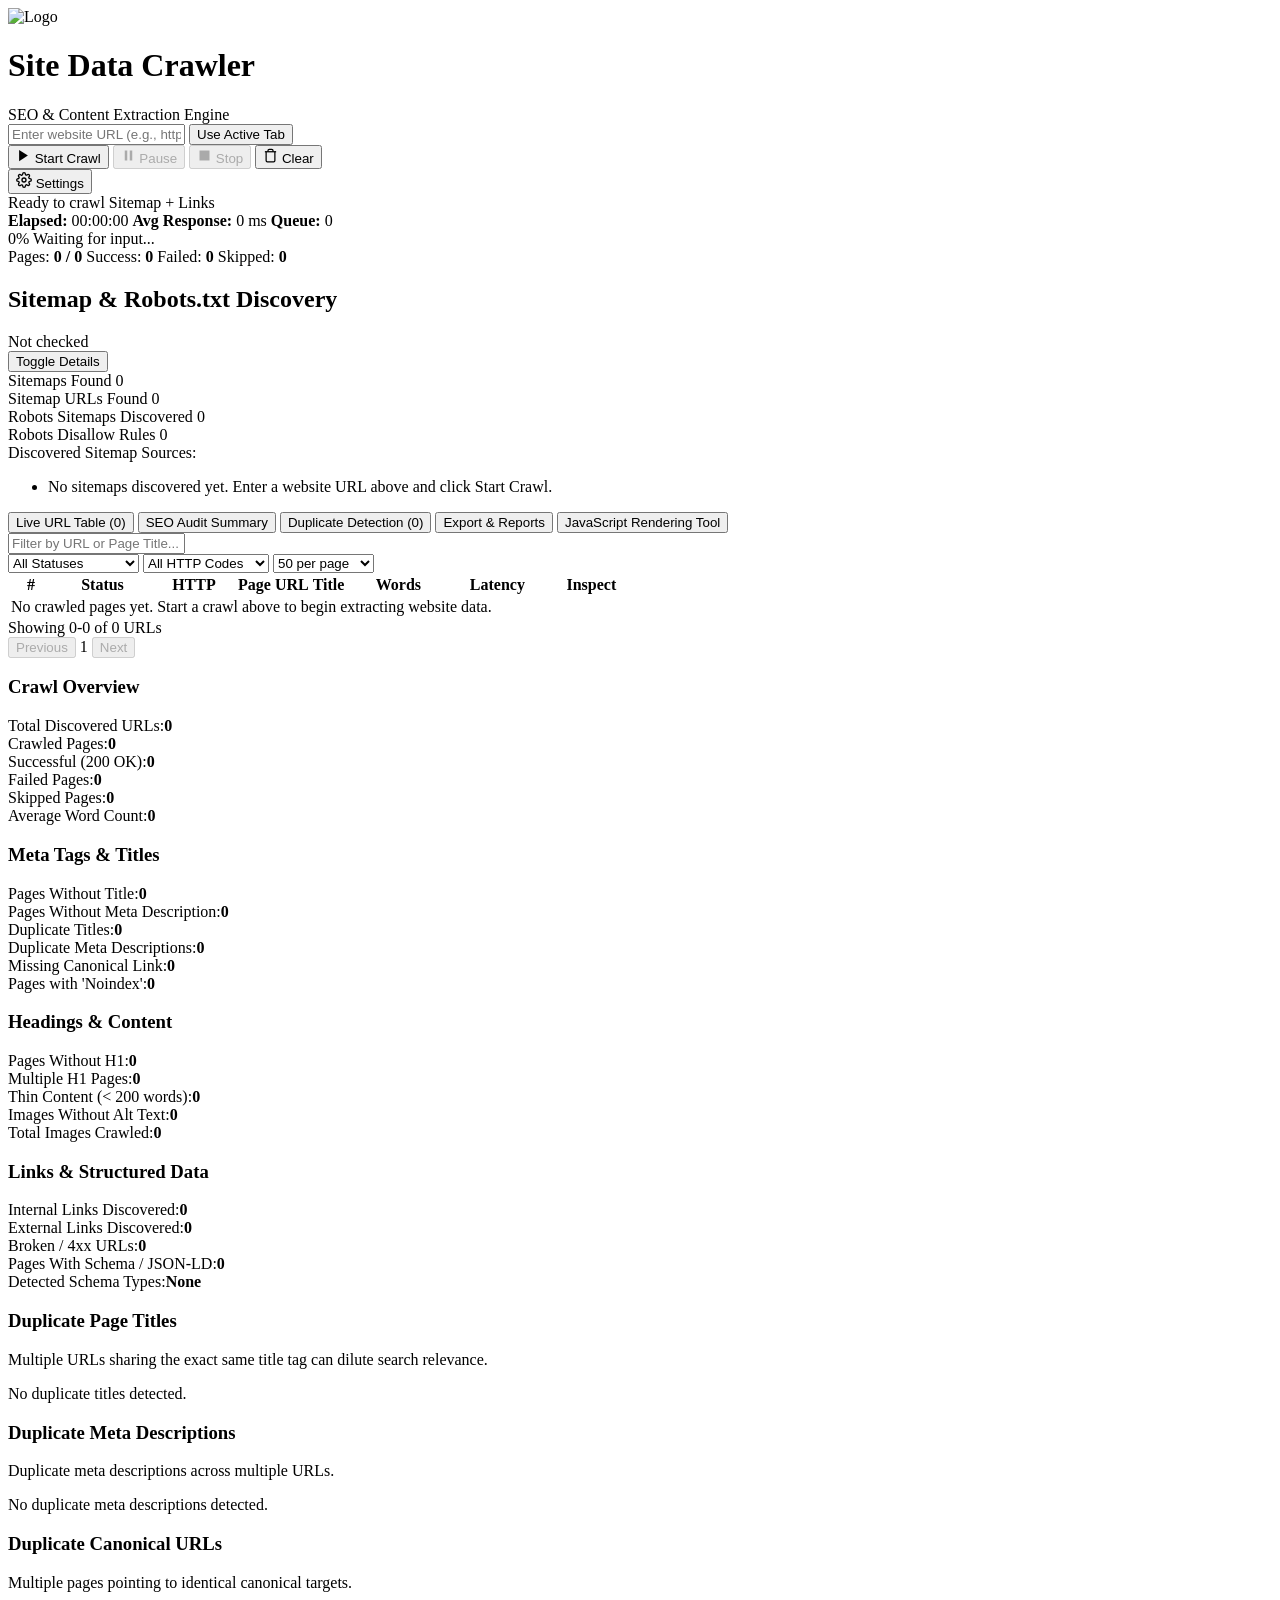
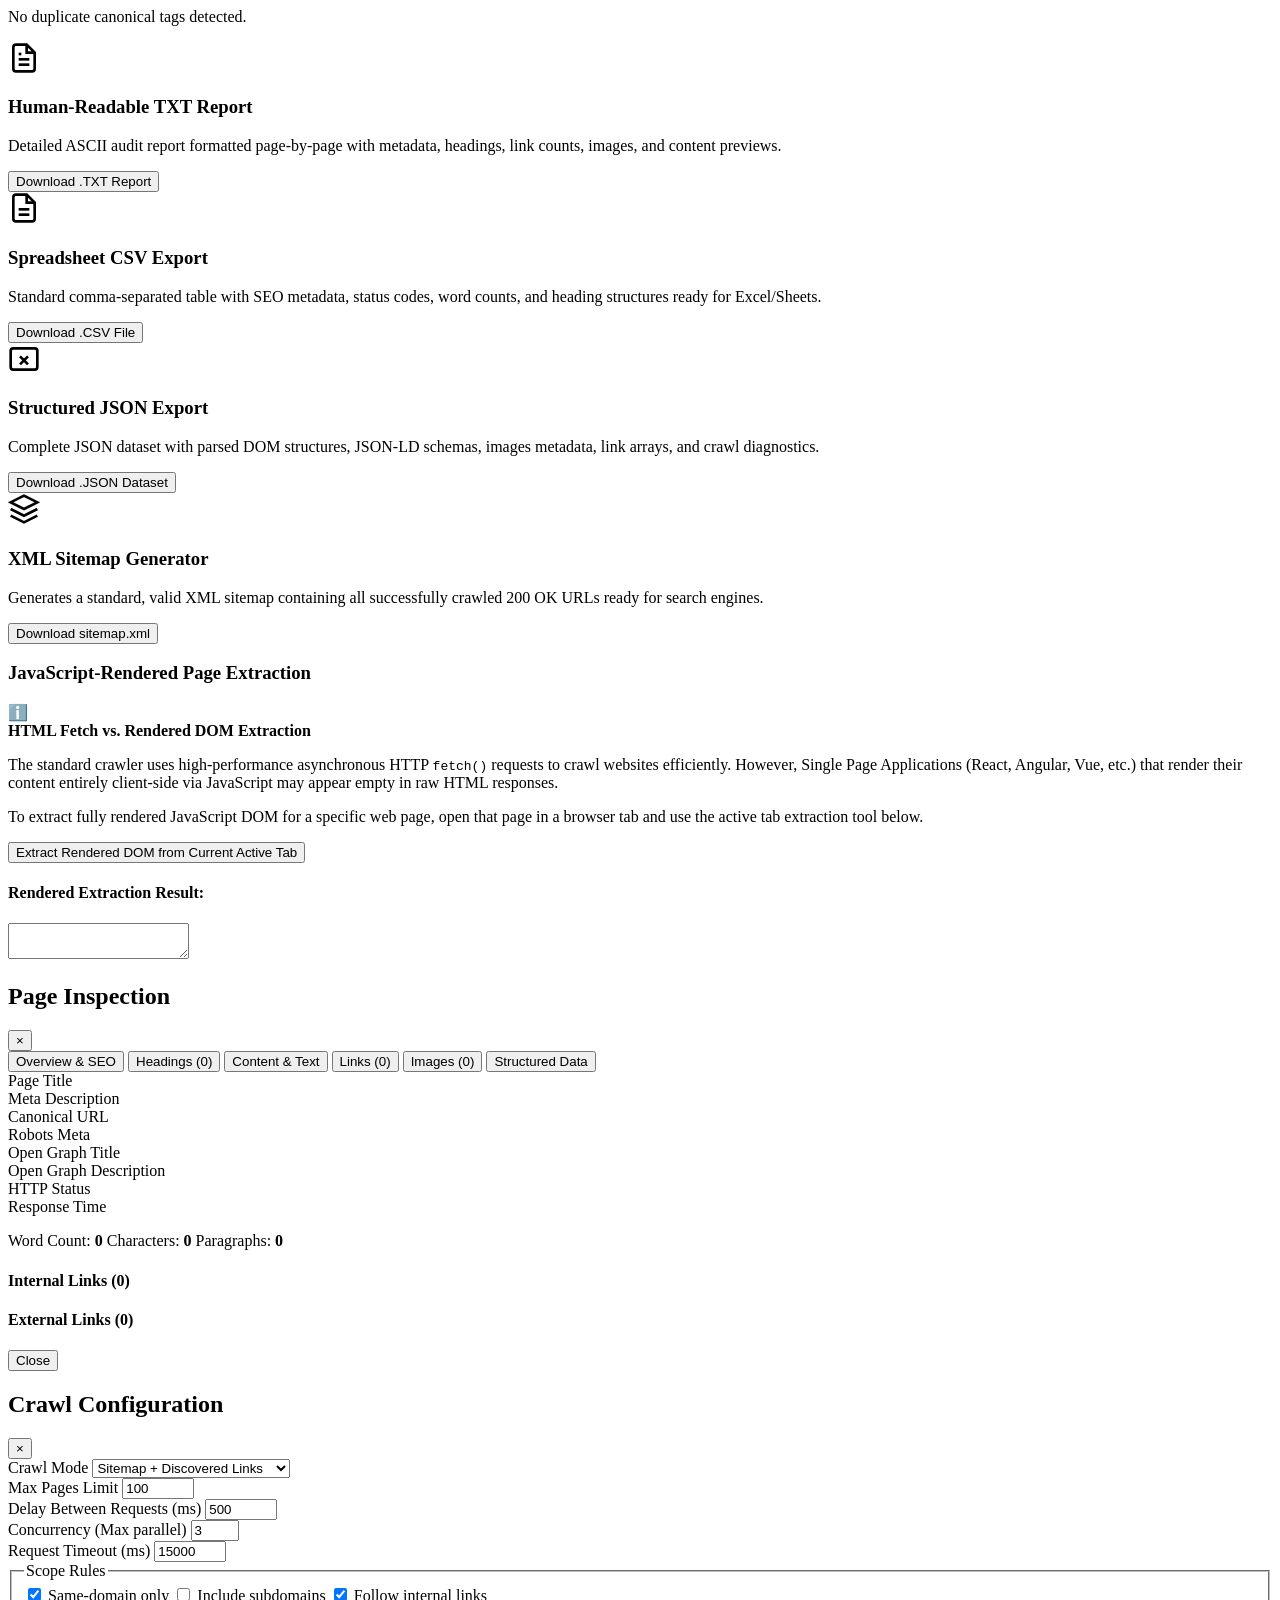
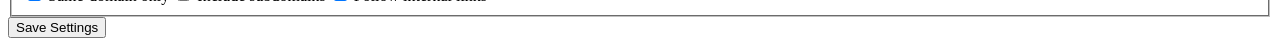
==== crawler.html @ 2911d8b9 "feat: add crawler dashboard UI for real-time URL monitoring and SEO auditing" ====
<!DOCTYPE html>
<html lang="en">
<head>
  <meta charset="UTF-8">
  <meta name="viewport" content="width=device-width, initial-scale=1.0">
  <title>Site Data Crawler - Live Dashboard & SEO Audit</title>
  <link rel="stylesheet" href="crawler.css">
</head>
<body>
  <!-- App Container -->
  <div class="dashboard-layout">
    <!-- Top Navigation Header -->
    <header class="top-nav">
      <div class="nav-brand">
        <img src="icons/icon32.png" alt="Logo" class="logo-img" width="28" height="28">
        <div>
          <h1 class="logo-title">Site Data Crawler</h1>
          <span class="logo-tag">SEO & Content Extraction Engine</span>
        </div>
      </div>

      <!-- Crawler Control Bar -->
      <div class="crawler-controls-bar">
        <div class="url-bar-group">
          <input 
            type="url" 
            id="targetUrlInput" 
            class="input-url-bar" 
            placeholder="Enter website URL (e.g., https://example.com)" 
            spellcheck="false"
            autocomplete="url"
          >
          <button id="btnFetchCurrentTab" class="btn-sm btn-subtle" title="Paste current active tab URL">Use Active Tab</button>
        </div>

        <div class="btn-group">
          <button id="btnStart" class="btn btn-primary">
            <svg width="15" height="15" viewBox="0 0 24 24" fill="currentColor">
              <polygon points="5 3 19 12 5 21 5 3"></polygon>
            </svg>
            <span id="btnStartText">Start Crawl</span>
          </button>

          <button id="btnPause" class="btn btn-secondary" disabled>
            <svg width="15" height="15" viewBox="0 0 24 24" fill="currentColor">
              <rect x="6" y="4" width="4" height="16"></rect>
              <rect x="14" y="4" width="4" height="16"></rect>
            </svg>
            <span id="btnPauseText">Pause</span>
          </button>

          <button id="btnStop" class="btn btn-danger" disabled>
            <svg width="15" height="15" viewBox="0 0 24 24" fill="currentColor">
              <rect x="4" y="4" width="16" height="16"></rect>
            </svg>
            Stop
          </button>

          <button id="btnClear" class="btn btn-outline">
            <svg width="15" height="15" viewBox="0 0 24 24" fill="none" stroke="currentColor" stroke-width="2">
              <path d="M3 6h18"></path>
              <path d="M19 6v14c0 1-1 2-2 2H7c-1 0-2-1-2-2V6"></path>
              <path d="M8 6V4c0-1 1-2 2-2h4c1 0 2 1 2 2v2"></path>
            </svg>
            Clear
          </button>
        </div>

        <!-- Right Quick Links -->
        <div class="nav-right-actions">
          <button id="btnSettingsModal" class="btn btn-ghost" title="Crawl Settings">
            <svg width="16" height="16" viewBox="0 0 24 24" fill="none" stroke="currentColor" stroke-width="2">
              <circle cx="12" cy="12" r="3"></circle>
              <path d="M19.4 15a1.65 1.65 0 0 0 .33 1.82l.06.06a2 2 0 0 1 0 2.83 2 2 0 0 1-2.83 0l-.06-.06a1.65 1.65 0 0 0-1.82-.33 1.65 1.65 0 0 0-1 1.51V21a2 2 0 0 1-2 2 2 2 0 0 1-2-2v-.09A1.65 1.65 0 0 0 9 19.4a1.65 1.65 0 0 0-1.82.33l-.06.06a2 2 0 0 1-2.83 0 2 2 0 0 1 0-2.83l.06-.06a1.65 1.65 0 0 0 .33-1.82 1.65 1.65 0 0 0-1.51-1H3a2 2 0 0 1-2-2 2 2 0 0 1 2-2h.09A1.65 1.65 0 0 0 4.6 9a1.65 1.65 0 0 0-.33-1.82l-.06-.06a2 2 0 0 1 0-2.83 2 2 0 0 1 2.83 0l.06.06a1.65 1.65 0 0 0 1.82.33H9a1.65 1.65 0 0 0 1-1.51V3a2 2 0 0 1 2-2 2 2 0 0 1 2 2v.09a1.65 1.65 0 0 0 1 1.51 1.65 1.65 0 0 0 1.82-.33l.06-.06a2 2 0 0 1 2.83 0 2 2 0 0 1 0 2.83l-.06.06a1.65 1.65 0 0 0-.33 1.82V9a1.65 1.65 0 0 0 1.51 1H21a2 2 0 0 1 2 2 2 2 0 0 1-2 2h-.09a1.65 1.65 0 0 0-1.51 1z"></path>
            </svg>
            Settings
          </button>
        </div>
      </div>
    </header>

    <!-- Main Workspace Content -->
    <main class="dashboard-main">
      <!-- Live Progress & Key Metrics Banner -->
      <section class="progress-section card">
        <div class="progress-header">
          <div class="progress-title-row">
            <span class="status-indicator-dot" id="liveStatusDot"></span>
            <span class="progress-status-text" id="liveStatusText">Ready to crawl</span>
            <span class="badge badge-neutral" id="crawlModeBadge">Sitemap + Links</span>
          </div>
          <div class="progress-stats-summary">
            <span class="stat-item"><strong>Elapsed:</strong> <span id="statElapsed">00:00:00</span></span>
            <span class="stat-item"><strong>Avg Response:</strong> <span id="statAvgResponse">0 ms</span></span>
            <span class="stat-item"><strong>Queue:</strong> <span id="statQueueCount">0</span></span>
          </div>
        </div>

        <!-- Realtime Progress Bar -->
        <div class="progress-bar-container">
          <div class="progress-bar-fill" id="progressBarFill" style="width: 0%;"></div>
        </div>

        <div class="progress-sub-info">
          <div class="progress-percent-label">
            <span id="progressPercentText">0%</span>
            <span class="current-url-display" id="currentUrlDisplay" title="Currently fetching URL">Waiting for input...</span>
          </div>
          <div class="progress-counters">
            <span class="counter-chip">Pages: <strong id="cntPages">0 / 0</strong></span>
            <span class="counter-chip success">Success: <strong id="cntSuccess">0</strong></span>
            <span class="counter-chip danger">Failed: <strong id="cntFailed">0</strong></span>
            <span class="counter-chip warning">Skipped: <strong id="cntSkipped">0</strong></span>
          </div>
        </div>
      </section>

      <!-- Grid: Sitemap & Robots Discovery Info -->
      <section class="discovery-section card">
        <div class="discovery-header">
          <div class="card-title-group">
            <h2 class="card-title">Sitemap & Robots.txt Discovery</h2>
            <span class="badge" id="sitemapStatusBadge">Not checked</span>
          </div>
          <button id="btnToggleSitemapDetails" class="btn-xs btn-outline">Toggle Details</button>
        </div>

        <div class="discovery-metrics-row">
          <div class="metric-card">
            <span class="metric-label">Sitemaps Found</span>
            <span class="metric-value" id="sitemapsFoundCount">0</span>
          </div>
          <div class="metric-card">
            <span class="metric-label">Sitemap URLs Found</span>
            <span class="metric-value" id="sitemapUrlsFoundCount">0</span>
          </div>
          <div class="metric-card">
            <span class="metric-label">Robots Sitemaps Discovered</span>
            <span class="metric-value" id="robotsSitemapsCount">0</span>
          </div>
          <div class="metric-card">
            <span class="metric-label">Robots Disallow Rules</span>
            <span class="metric-value" id="robotsDisallowCount">0</span>
          </div>
        </div>

        <!-- Sitemap URL list (collapsible) -->
        <div class="sitemap-list-wrapper" id="sitemapListWrapper">
          <div class="sitemap-list-header">Discovered Sitemap Sources:</div>
          <ul class="sitemap-list" id="sitemapList">
            <li class="sitemap-list-empty">No sitemaps discovered yet. Enter a website URL above and click Start Crawl.</li>
          </ul>
        </div>
      </section>

      <!-- Tabs for Data Views -->
      <section class="workspace-tabs-section">
        <div class="tabs-nav-bar">
          <button class="tab-btn active" data-tab="tab-urls">
            Live URL Table (<span id="tabCountUrls">0</span>)
          </button>
          <button class="tab-btn" data-tab="tab-seo">
            SEO Audit Summary
          </button>
          <button class="tab-btn" data-tab="tab-duplicates">
            Duplicate Detection (<span id="tabCountDuplicates">0</span>)
          </button>
          <button class="tab-btn" data-tab="tab-export">
            Export & Reports
          </button>
          <button class="tab-btn" data-tab="tab-rendered">
            JavaScript Rendering Tool
          </button>
        </div>

        <!-- TAB 1: Live URL Table -->
        <div class="tab-content active" id="tab-urls">
          <div class="table-toolbar">
            <!-- Search & Filters -->
            <div class="table-search-group">
              <input type="text" id="tableSearchInput" class="table-search-input" placeholder="Filter by URL or Page Title...">
            </div>

            <div class="table-filters-group">
              <select id="filterStatus" class="filter-select">
                <option value="all">All Statuses</option>
                <option value="success">Success (200 OK)</option>
                <option value="failed">Failed / Errors</option>
                <option value="skipped">Skipped</option>
                <option value="queued">Queued</option>
              </select>

              <select id="filterHttpCode" class="filter-select">
                <option value="all">All HTTP Codes</option>
                <option value="200">200 OK</option>
                <option value="3xx">3xx Redirects</option>
                <option value="404">404 Not Found</option>
                <option value="4xx">4xx Client Errors</option>
                <option value="5xx">5xx Server Errors</option>
              </select>

              <select id="pageSizeSelect" class="filter-select">
                <option value="25">25 per page</option>
                <option value="50" selected>50 per page</option>
                <option value="100">100 per page</option>
                <option value="500">500 per page</option>
              </select>
            </div>
          </div>

          <!-- Table Container -->
          <div class="table-wrapper">
            <table class="data-table" id="urlsTable">
              <thead>
                <tr>
                  <th style="width: 40px;">#</th>
                  <th class="sortable" data-sort="status" style="width: 95px;">Status</th>
                  <th class="sortable" data-sort="httpStatus" style="width: 80px;">HTTP</th>
                  <th class="sortable" data-sort="url">Page URL</th>
                  <th class="sortable" data-sort="title">Title</th>
                  <th class="sortable" data-sort="wordCount" style="width: 100px;">Words</th>
                  <th class="sortable" data-sort="responseTimeMs" style="width: 90px;">Latency</th>
                  <th style="width: 90px; text-align: center;">Inspect</th>
                </tr>
              </thead>
              <tbody id="urlsTableBody">
                <tr class="empty-table-row">
                  <td colspan="8">No crawled pages yet. Start a crawl above to begin extracting website data.</td>
                </tr>
              </tbody>
            </table>
          </div>

          <!-- Pagination Bar -->
          <div class="pagination-bar">
            <span class="pagination-info" id="paginationInfo">Showing 0-0 of 0 URLs</span>
            <div class="pagination-controls">
              <button id="btnPrevPage" class="btn-xs btn-outline" disabled>Previous</button>
              <span class="page-current" id="currentPageNum">1</span>
              <button id="btnNextPage" class="btn-xs btn-outline" disabled>Next</button>
            </div>
          </div>
        </div>

        <!-- TAB 2: SEO Audit Summary -->
        <div class="tab-content" id="tab-seo">
          <div class="seo-audit-grid">
            <!-- General Crawl Stats -->
            <div class="card seo-card">
              <h3 class="seo-card-title">Crawl Overview</h3>
              <div class="seo-metric-list">
                <div class="seo-metric-row"><span>Total Discovered URLs:</span><strong id="seoTotalDiscovered">0</strong></div>
                <div class="seo-metric-row"><span>Crawled Pages:</span><strong id="seoCrawledCount">0</strong></div>
                <div class="seo-metric-row"><span>Successful (200 OK):</span><strong id="seoSuccessCount" class="text-success">0</strong></div>
                <div class="seo-metric-row"><span>Failed Pages:</span><strong id="seoFailedCount" class="text-danger">0</strong></div>
                <div class="seo-metric-row"><span>Skipped Pages:</span><strong id="seoSkippedCount">0</strong></div>
                <div class="seo-metric-row"><span>Average Word Count:</span><strong id="seoAvgWords">0</strong></div>
              </div>
            </div>

            <!-- Page Title & Meta Audits -->
            <div class="card seo-card">
              <h3 class="seo-card-title">Meta Tags & Titles</h3>
              <div class="seo-metric-list">
                <div class="seo-metric-row"><span>Pages Without Title:</span><strong id="seoMissingTitle" class="badge-flag">0</strong></div>
                <div class="seo-metric-row"><span>Pages Without Meta Description:</span><strong id="seoMissingDesc" class="badge-flag">0</strong></div>
                <div class="seo-metric-row"><span>Duplicate Titles:</span><strong id="seoDupTitles" class="badge-flag">0</strong></div>
                <div class="seo-metric-row"><span>Duplicate Meta Descriptions:</span><strong id="seoDupDesc" class="badge-flag">0</strong></div>
                <div class="seo-metric-row"><span>Missing Canonical Link:</span><strong id="seoMissingCanonical" class="badge-flag">0</strong></div>
                <div class="seo-metric-row"><span>Pages with 'Noindex':</span><strong id="seoNoindexCount" class="badge-flag">0</strong></div>
              </div>
            </div>

            <!-- Heading Hierarchy & Content -->
            <div class="card seo-card">
              <h3 class="seo-card-title">Headings & Content</h3>
              <div class="seo-metric-list">
                <div class="seo-metric-row"><span>Pages Without H1:</span><strong id="seoMissingH1" class="badge-flag">0</strong></div>
                <div class="seo-metric-row"><span>Multiple H1 Pages:</span><strong id="seoMultipleH1" class="badge-flag">0</strong></div>
                <div class="seo-metric-row"><span>Thin Content (< 200 words):</span><strong id="seoThinContent" class="badge-flag">0</strong></div>
                <div class="seo-metric-row"><span>Images Without Alt Text:</span><strong id="seoMissingAlt" class="badge-flag">0</strong></div>
                <div class="seo-metric-row"><span>Total Images Crawled:</span><strong id="seoTotalImages">0</strong></div>
              </div>
            </div>

            <!-- Links & Structured Data -->
            <div class="card seo-card">
              <h3 class="seo-card-title">Links & Structured Data</h3>
              <div class="seo-metric-list">
                <div class="seo-metric-row"><span>Internal Links Discovered:</span><strong id="seoInternalLinks">0</strong></div>
                <div class="seo-metric-row"><span>External Links Discovered:</span><strong id="seoExternalLinks">0</strong></div>
                <div class="seo-metric-row"><span>Broken / 4xx URLs:</span><strong id="seoBrokenLinks" class="badge-flag">0</strong></div>
                <div class="seo-metric-row"><span>Pages With Schema / JSON-LD:</span><strong id="seoSchemaPages" class="text-success">0</strong></div>
                <div class="seo-metric-row"><span>Detected Schema Types:</span><strong id="seoSchemaTypesList">None</strong></div>
              </div>
            </div>
          </div>
        </div>

        <!-- TAB 3: Duplicate Detection -->
        <div class="tab-content" id="tab-duplicates">
          <div class="duplicate-sections">
            <div class="duplicate-card card">
              <h3 class="card-title">Duplicate Page Titles</h3>
              <p class="card-subtitle">Multiple URLs sharing the exact same title tag can dilute search relevance.</p>
              <div id="duplicateTitlesContainer" class="duplicate-groups-list">
                <p class="text-muted">No duplicate titles detected.</p>
              </div>
            </div>

            <div class="duplicate-card card">
              <h3 class="card-title">Duplicate Meta Descriptions</h3>
              <p class="card-subtitle">Duplicate meta descriptions across multiple URLs.</p>
              <div id="duplicateDescContainer" class="duplicate-groups-list">
                <p class="text-muted">No duplicate meta descriptions detected.</p>
              </div>
            </div>

            <div class="duplicate-card card">
              <h3 class="card-title">Duplicate Canonical URLs</h3>
              <p class="card-subtitle">Multiple pages pointing to identical canonical targets.</p>
              <div id="duplicateCanonicalContainer" class="duplicate-groups-list">
                <p class="text-muted">No duplicate canonical tags detected.</p>
              </div>
            </div>
          </div>
        </div>

        <!-- TAB 4: Export & Reports -->
        <div class="tab-content" id="tab-export">
          <div class="export-grid">
            <div class="card export-card">
              <div class="export-card-icon">
                <svg width="32" height="32" viewBox="0 0 24 24" fill="none" stroke="currentColor" stroke-width="2">
                  <path d="M14 2H6a2 2 0 0 0-2 2v16a2 2 0 0 0 2 2h12a2 2 0 0 0 2-2V8z"></path>
                  <polyline points="14 2 14 8 20 8"></polyline>
                  <line x1="16" y1="13" x2="8" y2="13"></line>
                  <line x1="16" y1="17" x2="8" y2="17"></line>
                  <polyline points="10 9 9 9 8 9"></polyline>
                </svg>
              </div>
              <h3 class="export-card-title">Human-Readable TXT Report</h3>
              <p class="export-card-desc">Detailed ASCII audit report formatted page-by-page with metadata, headings, link counts, images, and content previews.</p>
              <button id="btnExportTxt" class="btn btn-primary export-btn">
                Download .TXT Report
              </button>
            </div>

            <div class="card export-card">
              <div class="export-card-icon">
                <svg width="32" height="32" viewBox="0 0 24 24" fill="none" stroke="currentColor" stroke-width="2">
                  <path d="M14 2H6a2 2 0 0 0-2 2v16a2 2 0 0 0 2 2h12a2 2 0 0 0 2-2V8z"></path>
                  <polyline points="14 2 14 8 20 8"></polyline>
                  <line x1="8" y1="13" x2="16" y2="13"></line>
                  <line x1="8" y1="17" x2="16" y2="17"></line>
                </svg>
              </div>
              <h3 class="export-card-title">Spreadsheet CSV Export</h3>
              <p class="export-card-desc">Standard comma-separated table with SEO metadata, status codes, word counts, and heading structures ready for Excel/Sheets.</p>
              <button id="btnExportCsv" class="btn btn-primary export-btn">
                Download .CSV File
              </button>
            </div>

            <div class="card export-card">
              <div class="export-card-icon">
                <svg width="32" height="32" viewBox="0 0 24 24" fill="none" stroke="currentColor" stroke-width="2">
                  <path d="M4 4h16c1.1 0 2 .9 2 2v12c0 1.1-.9 2-2 2H4c-1.1 0-2-.9-2-2V6c0-1.1.9-2 2-2z"></path>
                  <polyline points="9 10 12 13 9 16"></polyline>
                  <polyline points="15 10 12 13 15 16"></polyline>
                </svg>
              </div>
              <h3 class="export-card-title">Structured JSON Export</h3>
              <p class="export-card-desc">Complete JSON dataset with parsed DOM structures, JSON-LD schemas, images metadata, link arrays, and crawl diagnostics.</p>
              <button id="btnExportJson" class="btn btn-primary export-btn">
                Download .JSON Dataset
              </button>
            </div>

            <div class="card export-card">
              <div class="export-card-icon">
                <svg width="32" height="32" viewBox="0 0 24 24" fill="none" stroke="currentColor" stroke-width="2">
                  <polygon points="12 2 2 7 12 12 22 7 12 2"></polygon>
                  <polyline points="2 17 12 22 22 17"></polyline>
                  <polyline points="2 12 12 17 22 12"></polyline>
                </svg>
              </div>
              <h3 class="export-card-title">XML Sitemap Generator</h3>
              <p class="export-card-desc">Generates a standard, valid XML sitemap containing all successfully crawled 200 OK URLs ready for search engines.</p>
              <button id="btnExportXml" class="btn btn-secondary export-btn">
                Download sitemap.xml
              </button>
            </div>
          </div>
        </div>

        <!-- TAB 5: Rendered Extraction Tool -->
        <div class="tab-content" id="tab-rendered">
          <div class="card rendered-card">
            <h3 class="card-title">JavaScript-Rendered Page Extraction</h3>
            <div class="rendered-notice-box">
              <div class="notice-icon">ℹ️</div>
              <div>
                <strong>HTML Fetch vs. Rendered DOM Extraction</strong>
                <p>The standard crawler uses high-performance asynchronous HTTP <code>fetch()</code> requests to crawl websites efficiently. However, Single Page Applications (React, Angular, Vue, etc.) that render their content entirely client-side via JavaScript may appear empty in raw HTML responses.</p>
                <p>To extract fully rendered JavaScript DOM for a specific web page, open that page in a browser tab and use the active tab extraction tool below.</p>
              </div>
            </div>

            <div class="rendered-tool-box">
              <button id="btnExtractActiveTabDom" class="btn btn-primary">
                Extract Rendered DOM from Current Active Tab
              </button>
              <span id="renderedExtractionStatus" class="text-muted" style="margin-left: 12px;"></span>
            </div>

            <div id="renderedResultContainer" class="rendered-result-container hidden">
              <h4 class="sub-title">Rendered Extraction Result:</h4>
              <div class="rendered-meta-summary" id="renderedMetaSummary"></div>
              <textarea id="renderedDomPreview" class="rendered-dom-textarea" readonly></textarea>
            </div>
          </div>
        </div>
      </section>
    </main>

    <!-- Inspection Modal / Detail Drawer -->
    <div id="inspectModal" class="modal-overlay hidden">
      <div class="modal-card">
        <div class="modal-header">
          <div>
            <h2 class="modal-title" id="modalUrlTitle">Page Inspection</h2>
            <a href="#" target="_blank" id="modalUrlLink" class="modal-url-subtitle"></a>
          </div>
          <button id="btnCloseModal" class="modal-close-btn">&times;</button>
        </div>

        <!-- Modal Tabs -->
        <div class="modal-tabs-nav">
          <button class="modal-tab-btn active" data-modaltab="modal-overview">Overview & SEO</button>
          <button class="modal-tab-btn" data-modaltab="modal-headings">Headings (<span id="modalHeadingsCount">0</span>)</button>
          <button class="modal-tab-btn" data-modaltab="modal-content">Content & Text</button>
          <button class="modal-tab-btn" data-modaltab="modal-links">Links (<span id="modalLinksCount">0</span>)</button>
          <button class="modal-tab-btn" data-modaltab="modal-images">Images (<span id="modalImagesCount">0</span>)</button>
          <button class="modal-tab-btn" data-modaltab="modal-schema">Structured Data</button>
        </div>

        <!-- Modal Tab 1: Overview & SEO -->
        <div class="modal-tab-content active" id="modal-overview">
          <div class="modal-meta-grid">
            <div class="modal-meta-item">
              <label>Page Title</label>
              <div id="modalMetaTitle" class="modal-val"></div>
            </div>
            <div class="modal-meta-item">
              <label>Meta Description</label>
              <div id="modalMetaDesc" class="modal-val"></div>
            </div>
            <div class="modal-meta-item">
              <label>Canonical URL</label>
              <div id="modalMetaCanonical" class="modal-val"></div>
            </div>
            <div class="modal-meta-item">
              <label>Robots Meta</label>
              <div id="modalMetaRobots" class="modal-val"></div>
            </div>
            <div class="modal-meta-item">
              <label>Open Graph Title</label>
              <div id="modalMetaOgTitle" class="modal-val"></div>
            </div>
            <div class="modal-meta-item">
              <label>Open Graph Description</label>
              <div id="modalMetaOgDesc" class="modal-val"></div>
            </div>
            <div class="modal-meta-item">
              <label>HTTP Status</label>
              <div id="modalMetaStatus" class="modal-val"></div>
            </div>
            <div class="modal-meta-item">
              <label>Response Time</label>
              <div id="modalMetaLatency" class="modal-val"></div>
            </div>
          </div>
        </div>

        <!-- Modal Tab 2: Headings -->
        <div class="modal-tab-content" id="modal-headings">
          <ul id="modalHeadingsList" class="modal-headings-tree"></ul>
        </div>

        <!-- Modal Tab 3: Content -->
        <div class="modal-tab-content" id="modal-content">
          <div class="modal-content-stats">
            <span>Word Count: <strong id="modalWordCount">0</strong></span>
            <span>Characters: <strong id="modalCharCount">0</strong></span>
            <span>Paragraphs: <strong id="modalParaCount">0</strong></span>
          </div>
          <div class="modal-text-preview" id="modalContentText"></div>
        </div>

        <!-- Modal Tab 4: Links -->
        <div class="modal-tab-content" id="modal-links">
          <div class="modal-links-split">
            <div class="modal-links-col">
              <h4>Internal Links (<span id="modalInternalLinksCount">0</span>)</h4>
              <ul id="modalInternalLinksList" class="modal-links-list"></ul>
            </div>
            <div class="modal-links-col">
              <h4>External Links (<span id="modalExternalLinksCount">0</span>)</h4>
              <ul id="modalExternalLinksList" class="modal-links-list"></ul>
            </div>
          </div>
        </div>

        <!-- Modal Tab 5: Images -->
        <div class="modal-tab-content" id="modal-images">
          <div id="modalImagesGrid" class="modal-images-grid"></div>
        </div>

        <!-- Modal Tab 6: Schema -->
        <div class="modal-tab-content" id="modal-schema">
          <div id="modalSchemaContainer">
            <pre class="code-block" id="modalJsonLdPre"></pre>
          </div>
        </div>

        <div class="modal-footer">
          <button id="btnCloseModalBottom" class="btn btn-secondary">Close</button>
        </div>
      </div>
    </div>

    <!-- Quick Settings Modal -->
    <div id="settingsModal" class="modal-overlay hidden">
      <div class="modal-card modal-sm">
        <div class="modal-header">
          <h2 class="modal-title">Crawl Configuration</h2>
          <button id="btnCloseSettingsModal" class="modal-close-btn">&times;</button>
        </div>
        <div class="modal-body-form">
          <div class="form-row">
            <label for="dlgCrawlMode">Crawl Mode</label>
            <select id="dlgCrawlMode" class="form-select">
              <option value="sitemap_and_links">Sitemap + Discovered Links</option>
              <option value="sitemap">Sitemap Only</option>
              <option value="links_only">Link Crawl Only (No Sitemap)</option>
            </select>
          </div>
          <div class="form-row">
            <label for="dlgMaxPages">Max Pages Limit</label>
            <input type="number" id="dlgMaxPages" class="form-input" min="1" max="10000" value="100">
          </div>
          <div class="form-row">
            <label for="dlgCrawlDelay">Delay Between Requests (ms)</label>
            <input type="number" id="dlgCrawlDelay" class="form-input" min="0" max="60000" step="50" value="500">
          </div>
          <div class="form-row">
            <label for="dlgConcurrency">Concurrency (Max parallel)</label>
            <input type="number" id="dlgConcurrency" class="form-input" min="1" max="10" value="3">
          </div>
          <div class="form-row">
            <label for="dlgTimeout">Request Timeout (ms)</label>
            <input type="number" id="dlgTimeout" class="form-input" min="1000" max="60000" step="1000" value="15000">
          </div>

          <fieldset class="options-fieldset">
            <legend class="options-legend">Scope Rules</legend>
            <div class="checkbox-grid">
              <label class="checkbox-label">
                <input type="checkbox" id="dlgSameDomain" checked>
                <span>Same-domain only</span>
              </label>
              <label class="checkbox-label">
                <input type="checkbox" id="dlgIncludeSubdomains">
                <span>Include subdomains</span>
              </label>
              <label class="checkbox-label">
                <input type="checkbox" id="dlgFollowLinks" checked>
                <span>Follow internal links</span>
              </label>
            </div>
          </fieldset>
        </div>
        <div class="modal-footer">
          <button id="btnSaveSettingsModal" class="btn btn-primary">Save Settings</button>
        </div>
      </div>
    </div>
  </div>

  <script type="module" src="crawler.js"></script>
</body>
</html>
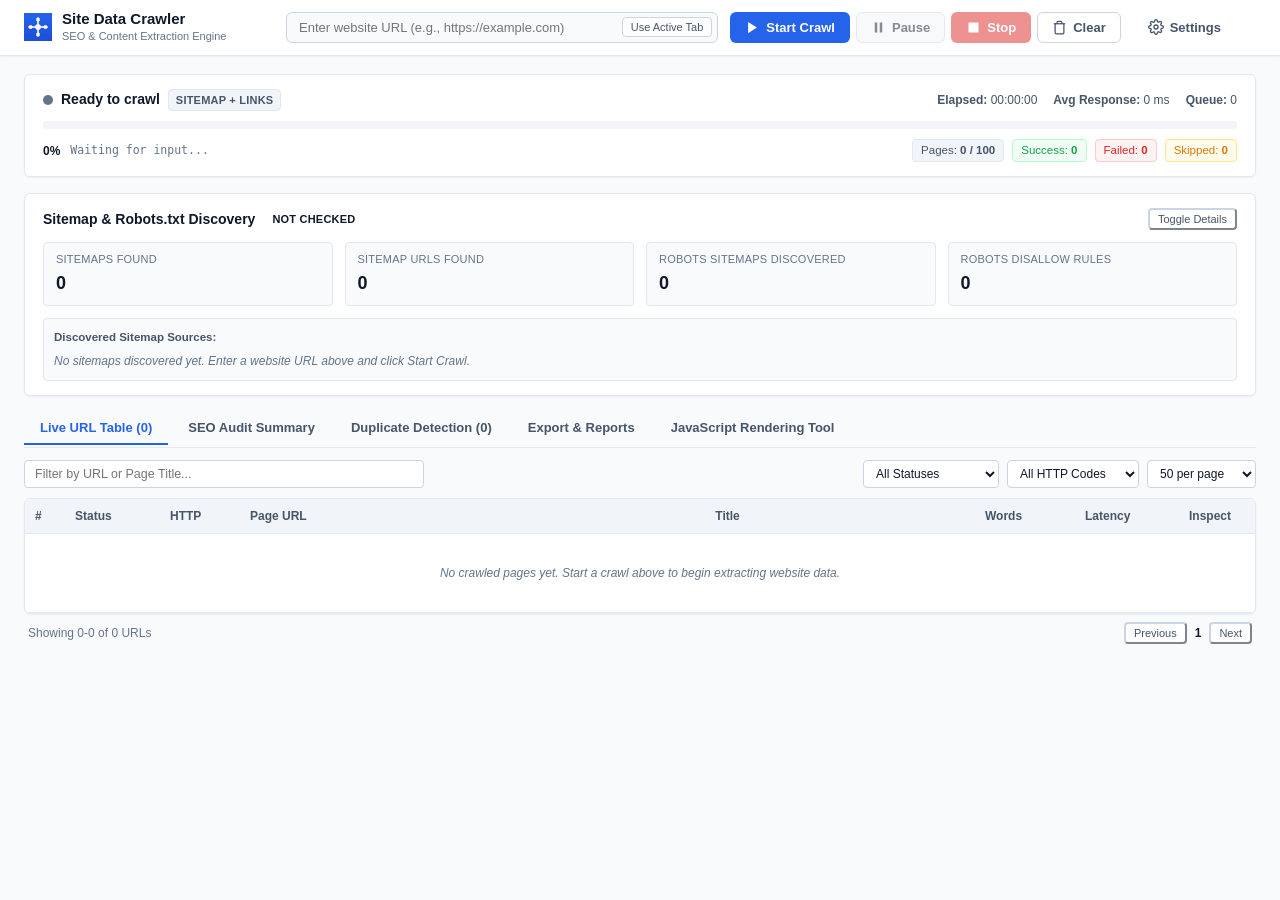
==== commit f20d583d: "feat: add support for exporting crawled content as heading-structured text and markdown reports" ====
--- a/crawler.html
+++ b/crawler.html
@@ -329,6 +329,27 @@
         <!-- TAB 4: Export & Reports -->
         <div class="tab-content" id="tab-export">
           <div class="export-grid">
+            <div class="card export-card" style="border-left: 4px solid var(--primary);">
+              <div class="export-card-icon">
+                <svg width="32" height="32" viewBox="0 0 24 24" fill="none" stroke="currentColor" stroke-width="2">
+                  <line x1="21" y1="10" x2="3" y2="10"></line>
+                  <line x1="21" y1="6" x2="3" y2="6"></line>
+                  <line x1="21" y1="14" x2="3" y2="14"></line>
+                  <line x1="21" y1="18" x2="3" y2="18"></line>
+                </svg>
+              </div>
+              <h3 class="export-card-title">Heading-Structured Text Content</h3>
+              <p class="export-card-desc">Exports all pages' readable text organized strictly by headings (H1–H6) in pure plain text. No images, no media clutter, only clean structured content.</p>
+              <div style="display: flex; flex-direction: column; gap: 6px; width: 100%; margin-top: 10px;">
+                <button id="btnExportHeadingTxt" class="btn btn-primary export-btn">
+                  Download Headings + Content (.TXT)
+                </button>
+                <button id="btnExportHeadingMd" class="btn btn-secondary export-btn">
+                  Download Markdown by Headings (.MD)
+                </button>
+              </div>
+            </div>
+
             <div class="card export-card">
               <div class="export-card-icon">
                 <svg width="32" height="32" viewBox="0 0 24 24" fill="none" stroke="currentColor" stroke-width="2">
@@ -339,10 +360,10 @@
                   <polyline points="10 9 9 9 8 9"></polyline>
                 </svg>
               </div>
-              <h3 class="export-card-title">Human-Readable TXT Report</h3>
-              <p class="export-card-desc">Detailed ASCII audit report formatted page-by-page with metadata, headings, link counts, images, and content previews.</p>
+              <h3 class="export-card-title">Comprehensive Audit Report (.TXT)</h3>
+              <p class="export-card-desc">Detailed ASCII audit report formatted page-by-page with SEO metadata, headings, link counts, images, and previews.</p>
               <button id="btnExportTxt" class="btn btn-primary export-btn">
-                Download .TXT Report
+                Download Full Audit .TXT
               </button>
             </div>
 
--- a/crawler.css
+++ b/crawler.css
@@ -0,0 +1,1140 @@
+/* Site Data Crawler - Dashboard Stylesheet (Professional Developer Tool) */
+
+:root {
+  --bg-app: #f8fafc;
+  --bg-card: #ffffff;
+  --bg-card-muted: #f1f5f9;
+  --bg-hover: #f8fafc;
+  --text-main: #0f172a;
+  --text-muted: #475569;
+  --text-subtle: #64748b;
+  --border: #e2e8f0;
+  --border-strong: #cbd5e1;
+  
+  --primary: #2563eb;
+  --primary-hover: #1d4ed8;
+  --primary-subtle: #eff6ff;
+  --primary-border: #bfdbfe;
+
+  --success: #16a34a;
+  --success-subtle: #f0fdf4;
+  --success-border: #bbf7d0;
+
+  --danger: #dc2626;
+  --danger-hover: #b91c1c;
+  --danger-subtle: #fef2f2;
+  --danger-border: #fecaca;
+
+  --warning: #d97706;
+  --warning-subtle: #fffbeb;
+  --warning-border: #fde68a;
+
+  --radius-sm: 4px;
+  --radius-md: 6px;
+  --radius-lg: 8px;
+  --shadow-sm: 0 1px 2px 0 rgba(0, 0, 0, 0.05);
+  --shadow-md: 0 4px 6px -1px rgba(0, 0, 0, 0.07), 0 2px 4px -2px rgba(0, 0, 0, 0.05);
+  --shadow-lg: 0 10px 15px -3px rgba(0, 0, 0, 0.08), 0 4px 6px -4px rgba(0, 0, 0, 0.04);
+  
+  --font: -apple-system, BlinkMacSystemFont, "Segoe UI", Roboto, Helvetica, Arial, sans-serif;
+  --font-mono: ui-monospace, SFMono-Regular, Menlo, Monaco, Consolas, monospace;
+}
+
+* {
+  box-sizing: border-box;
+  margin: 0;
+  padding: 0;
+}
+
+body {
+  background-color: var(--bg-app);
+  color: var(--text-main);
+  font-family: var(--font);
+  font-size: 13px;
+  line-height: 1.5;
+  -webkit-font-smoothing: antialiased;
+  min-height: 100vh;
+}
+
+.dashboard-layout {
+  display: flex;
+  flex-direction: column;
+  min-height: 100vh;
+}
+
+/* Top Navigation Bar */
+.top-nav {
+  display: flex;
+  align-items: center;
+  justify-content: space-between;
+  padding: 10px 24px;
+  background-color: var(--bg-card);
+  border-bottom: 1px solid var(--border);
+  position: sticky;
+  top: 0;
+  z-index: 50;
+  box-shadow: var(--shadow-sm);
+}
+
+.nav-brand {
+  display: flex;
+  align-items: center;
+  gap: 10px;
+  min-width: 220px;
+}
+
+.logo-img {
+  width: 28px;
+  height: 28px;
+}
+
+.logo-title {
+  font-size: 15px;
+  font-weight: 700;
+  color: var(--text-main);
+  line-height: 1.2;
+}
+
+.logo-tag {
+  font-size: 11px;
+  color: var(--text-subtle);
+  display: block;
+}
+
+/* Crawler Control Bar */
+.crawler-controls-bar {
+  display: flex;
+  align-items: center;
+  gap: 12px;
+  flex: 1;
+  max-width: 950px;
+  margin: 0 20px;
+}
+
+.url-bar-group {
+  position: relative;
+  flex: 1;
+  display: flex;
+  align-items: center;
+}
+
+.input-url-bar {
+  width: 100%;
+  padding: 7px 110px 7px 12px;
+  font-size: 13px;
+  border: 1px solid var(--border-strong);
+  border-radius: var(--radius-md);
+  outline: none;
+  background: var(--bg-app);
+  color: var(--text-main);
+  transition: all 0.15s ease;
+}
+
+.input-url-bar:focus {
+  border-color: var(--primary);
+  background: var(--bg-card);
+  box-shadow: 0 0 0 2px rgba(37, 99, 235, 0.15);
+}
+
+.url-bar-group .btn-subtle {
+  position: absolute;
+  right: 6px;
+  font-size: 11px;
+  padding: 3px 8px;
+}
+
+.btn-group {
+  display: flex;
+  align-items: center;
+  gap: 6px;
+}
+
+.nav-right-actions {
+  display: flex;
+  align-items: center;
+  gap: 8px;
+}
+
+/* Buttons */
+.btn {
+  display: inline-flex;
+  align-items: center;
+  justify-content: center;
+  gap: 6px;
+  padding: 7px 14px;
+  font-size: 13px;
+  font-weight: 600;
+  border-radius: var(--radius-md);
+  cursor: pointer;
+  border: 1px solid transparent;
+  transition: all 0.15s ease;
+  user-select: none;
+  white-space: nowrap;
+}
+
+.btn:disabled {
+  opacity: 0.5;
+  cursor: not-allowed;
+}
+
+.btn-primary {
+  background-color: var(--primary);
+  color: #ffffff;
+}
+
+.btn-primary:hover:not(:disabled) {
+  background-color: var(--primary-hover);
+}
+
+.btn-secondary {
+  background-color: var(--bg-card-muted);
+  color: var(--text-main);
+  border-color: var(--border-strong);
+}
+
+.btn-secondary:hover:not(:disabled) {
+  background-color: var(--border);
+}
+
+.btn-danger {
+  background-color: var(--danger);
+  color: #ffffff;
+}
+
+.btn-danger:hover:not(:disabled) {
+  background-color: var(--danger-hover);
+}
+
+.btn-outline {
+  background-color: var(--bg-card);
+  color: var(--text-muted);
+  border-color: var(--border-strong);
+}
+
+.btn-outline:hover:not(:disabled) {
+  background-color: var(--bg-card-muted);
+  color: var(--text-main);
+}
+
+.btn-ghost {
+  background: transparent;
+  color: var(--text-muted);
+}
+
+.btn-ghost:hover {
+  background-color: var(--bg-card-muted);
+  color: var(--text-main);
+}
+
+.btn-sm {
+  padding: 4px 8px;
+  font-size: 11.5px;
+  border-radius: var(--radius-sm);
+  background: var(--bg-card);
+  border: 1px solid var(--border-strong);
+  cursor: pointer;
+  color: var(--text-muted);
+}
+
+.btn-sm:hover {
+  color: var(--primary);
+  border-color: var(--primary);
+}
+
+.btn-xs {
+  padding: 3px 8px;
+  font-size: 11px;
+  border-radius: var(--radius-sm);
+  cursor: pointer;
+}
+
+/* Badges */
+.badge {
+  display: inline-flex;
+  align-items: center;
+  padding: 2px 7px;
+  border-radius: var(--radius-sm);
+  font-size: 11px;
+  font-weight: 600;
+  text-transform: uppercase;
+  letter-spacing: 0.02em;
+}
+
+.badge-neutral {
+  background-color: var(--bg-card-muted);
+  color: var(--text-muted);
+  border: 1px solid var(--border);
+}
+
+.badge-success {
+  background-color: var(--success-subtle);
+  color: var(--success);
+  border: 1px solid var(--success-border);
+}
+
+.badge-danger {
+  background-color: var(--danger-subtle);
+  color: var(--danger);
+  border: 1px solid var(--danger-border);
+}
+
+.badge-warning {
+  background-color: var(--warning-subtle);
+  color: var(--warning);
+  border: 1px solid var(--warning-border);
+}
+
+.badge-flag {
+  font-weight: 700;
+  color: var(--danger);
+}
+
+/* Dashboard Main */
+.dashboard-main {
+  flex: 1;
+  padding: 18px 24px;
+  display: flex;
+  flex-direction: column;
+  gap: 16px;
+  max-width: 1600px;
+  margin: 0 auto;
+  width: 100%;
+}
+
+.card {
+  background-color: var(--bg-card);
+  border: 1px solid var(--border);
+  border-radius: var(--radius-md);
+  box-shadow: var(--shadow-sm);
+  padding: 14px 18px;
+}
+
+/* Progress Section */
+.progress-section {
+  display: flex;
+  flex-direction: column;
+  gap: 10px;
+}
+
+.progress-header {
+  display: flex;
+  align-items: center;
+  justify-content: space-between;
+}
+
+.progress-title-row {
+  display: flex;
+  align-items: center;
+  gap: 8px;
+}
+
+.status-indicator-dot {
+  width: 10px;
+  height: 10px;
+  border-radius: 50%;
+  background-color: var(--text-subtle);
+  display: inline-block;
+}
+
+.status-indicator-dot.active {
+  background-color: var(--success);
+  box-shadow: 0 0 0 3px rgba(22, 163, 74, 0.2);
+  animation: pulse 1.5s infinite;
+}
+
+.status-indicator-dot.paused {
+  background-color: var(--warning);
+}
+
+.status-indicator-dot.stopped {
+  background-color: var(--danger);
+}
+
+@keyframes pulse {
+  0% { transform: scale(0.95); box-shadow: 0 0 0 0 rgba(22, 163, 74, 0.4); }
+  70% { transform: scale(1); box-shadow: 0 0 0 6px rgba(22, 163, 74, 0); }
+  100% { transform: scale(0.95); box-shadow: 0 0 0 0 rgba(22, 163, 74, 0); }
+}
+
+.progress-status-text {
+  font-weight: 600;
+  font-size: 14px;
+}
+
+.progress-stats-summary {
+  display: flex;
+  align-items: center;
+  gap: 16px;
+  font-size: 12px;
+  color: var(--text-muted);
+}
+
+.progress-bar-container {
+  width: 100%;
+  height: 8px;
+  background-color: var(--bg-card-muted);
+  border-radius: var(--radius-sm);
+  overflow: hidden;
+}
+
+.progress-bar-fill {
+  height: 100%;
+  background-color: var(--primary);
+  transition: width 0.25s ease-out;
+}
+
+.progress-sub-info {
+  display: flex;
+  align-items: center;
+  justify-content: space-between;
+  font-size: 12px;
+}
+
+.progress-percent-label {
+  display: flex;
+  align-items: center;
+  gap: 10px;
+  font-weight: 600;
+}
+
+.current-url-display {
+  font-weight: 400;
+  color: var(--text-subtle);
+  font-family: var(--font-mono);
+  font-size: 11.5px;
+  max-width: 600px;
+  overflow: hidden;
+  text-overflow: ellipsis;
+  white-space: nowrap;
+}
+
+.progress-counters {
+  display: flex;
+  align-items: center;
+  gap: 8px;
+}
+
+.counter-chip {
+  padding: 2px 8px;
+  background-color: var(--bg-card-muted);
+  border: 1px solid var(--border);
+  border-radius: var(--radius-sm);
+  font-size: 11.5px;
+  color: var(--text-muted);
+}
+
+.counter-chip.success {
+  background-color: var(--success-subtle);
+  border-color: var(--success-border);
+  color: var(--success);
+}
+
+.counter-chip.danger {
+  background-color: var(--danger-subtle);
+  border-color: var(--danger-border);
+  color: var(--danger);
+}
+
+.counter-chip.warning {
+  background-color: var(--warning-subtle);
+  border-color: var(--warning-border);
+  color: var(--warning);
+}
+
+/* Discovery Section */
+.discovery-section {
+  display: flex;
+  flex-direction: column;
+  gap: 12px;
+}
+
+.discovery-header {
+  display: flex;
+  align-items: center;
+  justify-content: space-between;
+}
+
+.card-title-group {
+  display: flex;
+  align-items: center;
+  gap: 10px;
+}
+
+.card-title {
+  font-size: 14px;
+  font-weight: 600;
+  color: var(--text-main);
+}
+
+.card-subtitle {
+  font-size: 12px;
+  color: var(--text-subtle);
+  margin-top: 2px;
+}
+
+.discovery-metrics-row {
+  display: grid;
+  grid-template-columns: repeat(4, 1fr);
+  gap: 12px;
+}
+
+.metric-card {
+  background-color: var(--bg-app);
+  border: 1px solid var(--border);
+  border-radius: var(--radius-sm);
+  padding: 8px 12px;
+  display: flex;
+  flex-direction: column;
+  gap: 2px;
+}
+
+.metric-label {
+  font-size: 11px;
+  font-weight: 500;
+  color: var(--text-subtle);
+  text-transform: uppercase;
+  letter-spacing: 0.02em;
+}
+
+.metric-value {
+  font-size: 18px;
+  font-weight: 700;
+  color: var(--text-main);
+}
+
+.sitemap-list-wrapper {
+  background-color: var(--bg-app);
+  border: 1px solid var(--border);
+  border-radius: var(--radius-sm);
+  padding: 10px;
+  max-height: 180px;
+  overflow-y: auto;
+}
+
+.sitemap-list-header {
+  font-size: 11.5px;
+  font-weight: 600;
+  color: var(--text-muted);
+  margin-bottom: 6px;
+}
+
+.sitemap-list {
+  list-style: none;
+  display: flex;
+  flex-direction: column;
+  gap: 4px;
+}
+
+.sitemap-list-item {
+  display: flex;
+  align-items: center;
+  justify-content: space-between;
+  padding: 4px 8px;
+  background-color: var(--bg-card);
+  border: 1px solid var(--border);
+  border-radius: var(--radius-sm);
+  font-size: 12px;
+  font-family: var(--font-mono);
+}
+
+.sitemap-list-empty {
+  color: var(--text-subtle);
+  font-size: 12px;
+  font-style: italic;
+}
+
+/* Tabs */
+.workspace-tabs-section {
+  display: flex;
+  flex-direction: column;
+  gap: 12px;
+}
+
+.tabs-nav-bar {
+  display: flex;
+  align-items: center;
+  gap: 4px;
+  border-bottom: 1px solid var(--border);
+  padding-bottom: 2px;
+}
+
+.tab-btn {
+  padding: 8px 16px;
+  background: transparent;
+  border: none;
+  border-bottom: 2px solid transparent;
+  font-size: 13px;
+  font-weight: 600;
+  color: var(--text-muted);
+  cursor: pointer;
+  transition: all 0.15s ease;
+}
+
+.tab-btn:hover {
+  color: var(--text-main);
+}
+
+.tab-btn.active {
+  color: var(--primary);
+  border-bottom-color: var(--primary);
+}
+
+.tab-content {
+  display: none;
+}
+
+.tab-content.active {
+  display: block;
+}
+
+/* Table Toolbar */
+.table-toolbar {
+  display: flex;
+  align-items: center;
+  justify-content: space-between;
+  gap: 12px;
+  margin-bottom: 10px;
+}
+
+.table-search-group {
+  flex: 1;
+  max-width: 400px;
+}
+
+.table-search-input {
+  width: 100%;
+  padding: 6px 10px;
+  font-size: 12.5px;
+  border: 1px solid var(--border-strong);
+  border-radius: var(--radius-sm);
+  outline: none;
+  background-color: var(--bg-card);
+}
+
+.table-search-input:focus {
+  border-color: var(--primary);
+}
+
+.table-filters-group {
+  display: flex;
+  align-items: center;
+  gap: 8px;
+}
+
+.filter-select {
+  padding: 5px 8px;
+  font-size: 12px;
+  border: 1px solid var(--border-strong);
+  border-radius: var(--radius-sm);
+  background-color: var(--bg-card);
+  color: var(--text-main);
+  outline: none;
+}
+
+/* Data Table */
+.table-wrapper {
+  background-color: var(--bg-card);
+  border: 1px solid var(--border);
+  border-radius: var(--radius-md);
+  overflow-x: auto;
+  box-shadow: var(--shadow-sm);
+}
+
+.data-table {
+  width: 100%;
+  border-collapse: collapse;
+  font-size: 12px;
+  text-align: left;
+}
+
+.data-table th {
+  background-color: var(--bg-card-muted);
+  color: var(--text-muted);
+  font-weight: 600;
+  padding: 8px 10px;
+  border-bottom: 1px solid var(--border);
+  user-select: none;
+}
+
+.data-table th.sortable {
+  cursor: pointer;
+}
+
+.data-table th.sortable:hover {
+  color: var(--text-main);
+  background-color: var(--border);
+}
+
+.data-table td {
+  padding: 8px 10px;
+  border-bottom: 1px solid var(--border);
+  vertical-align: middle;
+}
+
+.data-table tbody tr:hover {
+  background-color: var(--bg-hover);
+}
+
+.table-url-cell {
+  font-family: var(--font-mono);
+  font-size: 11.5px;
+  max-width: 380px;
+  overflow: hidden;
+  text-overflow: ellipsis;
+  white-space: nowrap;
+}
+
+.table-title-cell {
+  max-width: 250px;
+  overflow: hidden;
+  text-overflow: ellipsis;
+  white-space: nowrap;
+}
+
+.empty-table-row td {
+  text-align: center;
+  padding: 30px;
+  color: var(--text-subtle);
+  font-style: italic;
+}
+
+/* Pagination Bar */
+.pagination-bar {
+  display: flex;
+  align-items: center;
+  justify-content: space-between;
+  padding: 8px 4px;
+  font-size: 12px;
+  color: var(--text-subtle);
+}
+
+.pagination-controls {
+  display: flex;
+  align-items: center;
+  gap: 8px;
+}
+
+.page-current {
+  font-weight: 600;
+  color: var(--text-main);
+}
+
+/* SEO Audit Grid */
+.seo-audit-grid {
+  display: grid;
+  grid-template-columns: repeat(2, 1fr);
+  gap: 16px;
+}
+
+.seo-card {
+  display: flex;
+  flex-direction: column;
+  gap: 10px;
+}
+
+.seo-card-title {
+  font-size: 13px;
+  font-weight: 700;
+  color: var(--text-main);
+  border-bottom: 1px solid var(--border);
+  padding-bottom: 6px;
+}
+
+.seo-metric-list {
+  display: flex;
+  flex-direction: column;
+  gap: 8px;
+}
+
+.seo-metric-row {
+  display: flex;
+  align-items: center;
+  justify-content: space-between;
+  font-size: 12.5px;
+  color: var(--text-muted);
+}
+
+.seo-metric-row strong {
+  color: var(--text-main);
+}
+
+.text-success { color: var(--success) !important; }
+.text-danger { color: var(--danger) !important; }
+.text-warning { color: var(--warning) !important; }
+
+/* Duplicates */
+.duplicate-sections {
+  display: flex;
+  flex-direction: column;
+  gap: 16px;
+}
+
+.duplicate-groups-list {
+  display: flex;
+  flex-direction: column;
+  gap: 10px;
+  margin-top: 10px;
+}
+
+.dup-group-box {
+  background-color: var(--bg-app);
+  border: 1px solid var(--border);
+  border-radius: var(--radius-sm);
+  padding: 10px;
+}
+
+.dup-group-title {
+  font-weight: 600;
+  font-size: 12.5px;
+  margin-bottom: 6px;
+  color: var(--primary-hover);
+}
+
+.dup-url-list {
+  list-style: disc inside;
+  font-family: var(--font-mono);
+  font-size: 11.5px;
+  color: var(--text-muted);
+}
+
+/* Export Cards */
+.export-grid {
+  display: grid;
+  grid-template-columns: repeat(2, 1fr);
+  gap: 16px;
+}
+
+.export-card {
+  display: flex;
+  flex-direction: column;
+  align-items: flex-start;
+  gap: 8px;
+  padding: 20px;
+}
+
+.export-card-icon {
+  color: var(--primary);
+  margin-bottom: 4px;
+}
+
+.export-card-title {
+  font-size: 14px;
+  font-weight: 700;
+}
+
+.export-card-desc {
+  font-size: 12px;
+  color: var(--text-muted);
+  flex: 1;
+}
+
+.export-btn {
+  margin-top: 10px;
+  width: 100%;
+}
+
+/* Rendered Tab */
+.rendered-notice-box {
+  display: flex;
+  gap: 12px;
+  padding: 12px;
+  background-color: var(--primary-subtle);
+  border: 1px solid var(--primary-border);
+  border-radius: var(--radius-sm);
+  margin-top: 10px;
+  font-size: 12.5px;
+  color: var(--text-main);
+}
+
+.rendered-tool-box {
+  margin-top: 16px;
+  display: flex;
+  align-items: center;
+}
+
+.rendered-result-container {
+  margin-top: 16px;
+  display: flex;
+  flex-direction: column;
+  gap: 8px;
+}
+
+.rendered-dom-textarea {
+  width: 100%;
+  height: 250px;
+  font-family: var(--font-mono);
+  font-size: 11px;
+  padding: 10px;
+  background-color: var(--bg-app);
+  border: 1px solid var(--border-strong);
+  border-radius: var(--radius-sm);
+  outline: none;
+  resize: vertical;
+}
+
+/* Modals */
+.modal-overlay {
+  position: fixed;
+  top: 0;
+  left: 0;
+  right: 0;
+  bottom: 0;
+  background-color: rgba(15, 23, 42, 0.4);
+  backdrop-filter: blur(2px);
+  display: flex;
+  align-items: center;
+  justify-content: center;
+  z-index: 100;
+  padding: 20px;
+}
+
+.modal-card {
+  background-color: var(--bg-card);
+  border-radius: var(--radius-lg);
+  box-shadow: var(--shadow-lg);
+  width: 100%;
+  max-width: 900px;
+  max-height: 85vh;
+  display: flex;
+  flex-direction: column;
+  border: 1px solid var(--border);
+  overflow: hidden;
+}
+
+.modal-card.modal-sm {
+  max-width: 500px;
+}
+
+.modal-header {
+  display: flex;
+  align-items: flex-start;
+  justify-content: space-between;
+  padding: 14px 18px;
+  border-bottom: 1px solid var(--border);
+  background-color: var(--bg-app);
+}
+
+.modal-title {
+  font-size: 15px;
+  font-weight: 700;
+}
+
+.modal-url-subtitle {
+  font-size: 11.5px;
+  color: var(--primary);
+  font-family: var(--font-mono);
+  text-decoration: none;
+}
+
+.modal-url-subtitle:hover {
+  text-decoration: underline;
+}
+
+.modal-close-btn {
+  background: transparent;
+  border: none;
+  font-size: 22px;
+  line-height: 1;
+  color: var(--text-subtle);
+  cursor: pointer;
+  padding: 0 4px;
+}
+
+.modal-close-btn:hover {
+  color: var(--text-main);
+}
+
+.modal-tabs-nav {
+  display: flex;
+  border-bottom: 1px solid var(--border);
+  padding: 0 14px;
+  background-color: var(--bg-card);
+}
+
+.modal-tab-btn {
+  padding: 10px 14px;
+  background: transparent;
+  border: none;
+  border-bottom: 2px solid transparent;
+  font-size: 12.5px;
+  font-weight: 600;
+  color: var(--text-muted);
+  cursor: pointer;
+}
+
+.modal-tab-btn.active {
+  color: var(--primary);
+  border-bottom-color: var(--primary);
+}
+
+.modal-tab-content {
+  display: none;
+  padding: 16px 18px;
+  overflow-y: auto;
+  flex: 1;
+}
+
+.modal-tab-content.active {
+  display: block;
+}
+
+.modal-meta-grid {
+  display: grid;
+  grid-template-columns: repeat(2, 1fr);
+  gap: 12px;
+}
+
+.modal-meta-item label {
+  font-size: 11px;
+  font-weight: 600;
+  color: var(--text-subtle);
+  text-transform: uppercase;
+}
+
+.modal-val {
+  font-size: 12.5px;
+  color: var(--text-main);
+  background-color: var(--bg-app);
+  border: 1px solid var(--border);
+  padding: 6px 8px;
+  border-radius: var(--radius-sm);
+  word-break: break-all;
+  margin-top: 3px;
+}
+
+.modal-headings-tree {
+  list-style: none;
+  display: flex;
+  flex-direction: column;
+  gap: 6px;
+}
+
+.heading-item {
+  display: flex;
+  align-items: center;
+  gap: 8px;
+  font-size: 12.5px;
+}
+
+.heading-tag {
+  font-size: 10px;
+  font-weight: 700;
+  padding: 1px 5px;
+  border-radius: var(--radius-sm);
+  background-color: var(--bg-card-muted);
+  color: var(--text-muted);
+  border: 1px solid var(--border-strong);
+}
+
+.modal-content-stats {
+  display: flex;
+  gap: 16px;
+  margin-bottom: 12px;
+  font-size: 12px;
+  color: var(--text-muted);
+}
+
+.modal-text-preview {
+  background-color: var(--bg-app);
+  border: 1px solid var(--border);
+  border-radius: var(--radius-sm);
+  padding: 12px;
+  font-size: 12px;
+  line-height: 1.6;
+  max-height: 350px;
+  overflow-y: auto;
+  white-space: pre-wrap;
+}
+
+.modal-links-split {
+  display: grid;
+  grid-template-columns: 1fr 1fr;
+  gap: 16px;
+}
+
+.modal-links-list {
+  list-style: none;
+  display: flex;
+  flex-direction: column;
+  gap: 4px;
+  max-height: 350px;
+  overflow-y: auto;
+  margin-top: 8px;
+}
+
+.modal-links-list li {
+  font-size: 11.5px;
+  font-family: var(--font-mono);
+  padding: 3px 6px;
+  background-color: var(--bg-app);
+  border-radius: var(--radius-sm);
+  word-break: break-all;
+}
+
+.modal-images-grid {
+  display: grid;
+  grid-template-columns: repeat(auto-fill, minmax(180px, 1fr));
+  gap: 12px;
+  max-height: 380px;
+  overflow-y: auto;
+}
+
+.modal-image-card {
+  border: 1px solid var(--border);
+  border-radius: var(--radius-sm);
+  padding: 8px;
+  display: flex;
+  flex-direction: column;
+  gap: 4px;
+  font-size: 11px;
+}
+
+.modal-image-thumb {
+  width: 100%;
+  height: 90px;
+  object-fit: cover;
+  background-color: var(--bg-app);
+  border-radius: 2px;
+}
+
+.code-block {
+  background-color: var(--bg-app);
+  border: 1px solid var(--border);
+  padding: 12px;
+  border-radius: var(--radius-sm);
+  font-family: var(--font-mono);
+  font-size: 11.5px;
+  overflow-x: auto;
+  max-height: 350px;
+}
+
+.modal-body-form {
+  padding: 16px 18px;
+  display: flex;
+  flex-direction: column;
+  gap: 12px;
+}
+
+.form-row {
+  display: flex;
+  flex-direction: column;
+  gap: 4px;
+}
+
+.form-row label {
+  font-size: 12px;
+  font-weight: 600;
+  color: var(--text-muted);
+}
+
+.modal-footer {
+  padding: 12px 18px;
+  background-color: var(--bg-app);
+  border-top: 1px solid var(--border);
+  display: flex;
+  justify-content: flex-end;
+}
+
+.hidden {
+  display: none !important;
+}
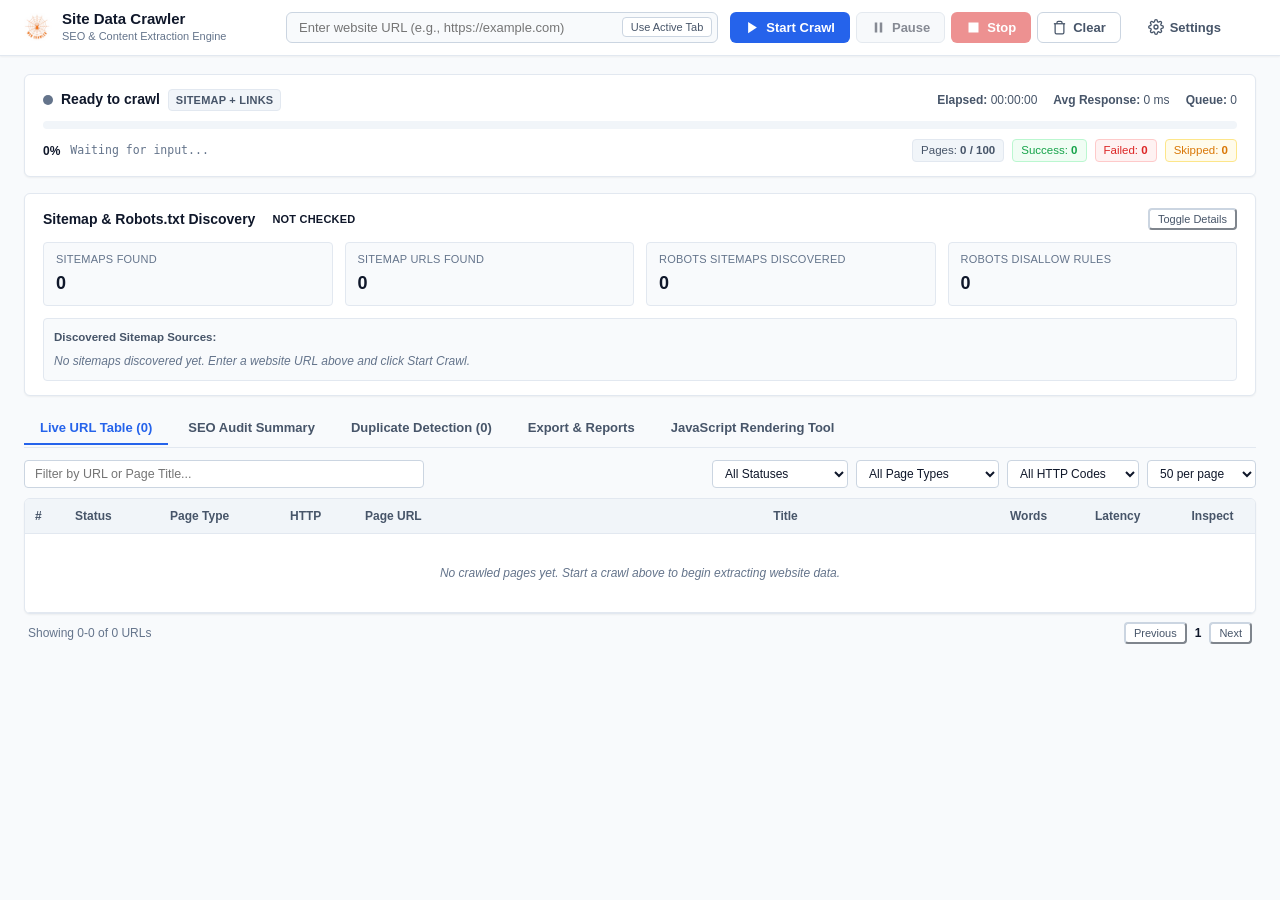
==== commit b8e20135: "feat: add page classification and legal/contact compliance auditing features to crawler UI and confi" ====
--- a/crawler.html
+++ b/crawler.html
@@ -190,6 +190,18 @@
                 <option value="queued">Queued</option>
               </select>
 
+              <select id="filterPageType" class="filter-select">
+                <option value="all">All Page Types</option>
+                <option value="terms">Terms & Conditions</option>
+                <option value="privacy">Privacy Policy</option>
+                <option value="legal">Legal / Policy</option>
+                <option value="contact">Contact Us</option>
+                <option value="about">About Us</option>
+                <option value="docs">Docs & Help</option>
+                <option value="blog">Blog & News</option>
+                <option value="standard">Standard Pages</option>
+              </select>
+
               <select id="filterHttpCode" class="filter-select">
                 <option value="all">All HTTP Codes</option>
                 <option value="200">200 OK</option>
@@ -215,17 +227,18 @@
                 <tr>
                   <th style="width: 40px;">#</th>
                   <th class="sortable" data-sort="status" style="width: 95px;">Status</th>
-                  <th class="sortable" data-sort="httpStatus" style="width: 80px;">HTTP</th>
+                  <th class="sortable" data-sort="pageType" style="width: 120px;">Page Type</th>
+                  <th class="sortable" data-sort="httpStatus" style="width: 75px;">HTTP</th>
                   <th class="sortable" data-sort="url">Page URL</th>
                   <th class="sortable" data-sort="title">Title</th>
-                  <th class="sortable" data-sort="wordCount" style="width: 100px;">Words</th>
-                  <th class="sortable" data-sort="responseTimeMs" style="width: 90px;">Latency</th>
-                  <th style="width: 90px; text-align: center;">Inspect</th>
+                  <th class="sortable" data-sort="wordCount" style="width: 85px;">Words</th>
+                  <th class="sortable" data-sort="responseTimeMs" style="width: 85px;">Latency</th>
+                  <th style="width: 85px; text-align: center;">Inspect</th>
                 </tr>
               </thead>
               <tbody id="urlsTableBody">
                 <tr class="empty-table-row">
-                  <td colspan="8">No crawled pages yet. Start a crawl above to begin extracting website data.</td>
+                  <td colspan="9">No crawled pages yet. Start a crawl above to begin extracting website data.</td>
                 </tr>
               </tbody>
             </table>
@@ -294,6 +307,19 @@
                 <div class="seo-metric-row"><span>Detected Schema Types:</span><strong id="seoSchemaTypesList">None</strong></div>
               </div>
             </div>
+
+            <!-- Legal & Contact Compliance -->
+            <div class="card seo-card">
+              <h3 class="seo-card-title">Legal & Contact Compliance</h3>
+              <div class="seo-metric-list">
+                <div class="seo-metric-row"><span>Terms & Conditions:</span><strong id="auditTermsStatus" class="badge-flag">Not Found</strong></div>
+                <div class="seo-metric-row"><span>Privacy Policy:</span><strong id="auditPrivacyStatus" class="badge-flag">Not Found</strong></div>
+                <div class="seo-metric-row"><span>Contact Us / Support:</span><strong id="auditContactStatus" class="badge-flag">Not Found</strong></div>
+                <div class="seo-metric-row"><span>Contact Emails Extracted:</span><strong id="auditEmailsCount" class="text-success">0</strong></div>
+                <div class="seo-metric-row"><span>Phone Numbers Extracted:</span><strong id="auditPhonesCount" class="text-success">0</strong></div>
+                <div class="seo-metric-row"><span>Social Profiles Discovered:</span><strong id="auditSocialsCount">0</strong></div>
+              </div>
+            </div>
           </div>
         </div>
 
@@ -459,6 +485,7 @@
         <!-- Modal Tabs -->
         <div class="modal-tabs-nav">
           <button class="modal-tab-btn active" data-modaltab="modal-overview">Overview & SEO</button>
+          <button class="modal-tab-btn" data-modaltab="modal-contact-legal">Contact & Legal (<span id="modalContactLegalCount">0</span>)</button>
           <button class="modal-tab-btn" data-modaltab="modal-headings">Headings (<span id="modalHeadingsCount">0</span>)</button>
           <button class="modal-tab-btn" data-modaltab="modal-content">Content & Text</button>
           <button class="modal-tab-btn" data-modaltab="modal-links">Links (<span id="modalLinksCount">0</span>)</button>
@@ -474,6 +501,10 @@
               <div id="modalMetaTitle" class="modal-val"></div>
             </div>
             <div class="modal-meta-item">
+              <label>Page Classification</label>
+              <div id="modalOverviewPageType" class="modal-val"></div>
+            </div>
+            <div class="modal-meta-item">
               <label>Meta Description</label>
               <div id="modalMetaDesc" class="modal-val"></div>
             </div>
@@ -500,6 +531,59 @@
             <div class="modal-meta-item">
               <label>Response Time</label>
               <div id="modalMetaLatency" class="modal-val"></div>
+            </div>
+          </div>
+        </div>
+
+        <!-- Modal Tab: Contact & Legal -->
+        <div class="modal-tab-content" id="modal-contact-legal">
+          <div class="contact-legal-grid">
+            <!-- Page Classification Card -->
+            <div class="card detail-subcard">
+              <h4 class="subcard-title">Page Classification & Category</h4>
+              <div style="margin-top: 8px; display: flex; align-items: center; gap: 8px;">
+                <span id="modalPageTypeBadge" class="badge badge-neutral">Standard Page</span>
+                <span id="modalPageTypeDesc" class="text-muted" style="font-size: 12px;">Standard content page</span>
+              </div>
+            </div>
+
+            <!-- Discovered Legal & Policy URLs -->
+            <div class="card detail-subcard">
+              <h4 class="subcard-title">Discovered Legal & Policy Links</h4>
+              <div class="policy-links-list" id="modalLegalLinksList"></div>
+            </div>
+
+            <!-- Contact Emails -->
+            <div class="card detail-subcard">
+              <h4 class="subcard-title">Discovered Emails (<span id="modalEmailsCount">0</span>)</h4>
+              <ul class="contact-chips-list" id="modalEmailsList"></ul>
+            </div>
+
+            <!-- Phone Numbers -->
+            <div class="card detail-subcard">
+              <h4 class="subcard-title">Phone Numbers (<span id="modalPhonesCount">0</span>)</h4>
+              <ul class="contact-chips-list" id="modalPhonesList"></ul>
+            </div>
+
+            <!-- Social Media Profiles -->
+            <div class="card detail-subcard" style="grid-column: 1 / -1;">
+              <h4 class="subcard-title">Social Media Profiles (<span id="modalSocialsCount">0</span>)</h4>
+              <div class="social-chips-grid" id="modalSocialsList"></div>
+            </div>
+
+            <!-- Copyright & Forms -->
+            <div class="card detail-subcard" style="grid-column: 1 / -1;">
+              <h4 class="subcard-title">Copyright & Form Indicators</h4>
+              <div class="modal-meta-grid" style="grid-template-columns: 1fr 1fr; margin-top: 8px;">
+                <div class="modal-meta-item">
+                  <label>Copyright Notice</label>
+                  <div id="modalCopyrightText" class="modal-val">None</div>
+                </div>
+                <div class="modal-meta-item">
+                  <label>Contact Form Detected</label>
+                  <div id="modalContactFormStatus" class="modal-val">No</div>
+                </div>
+              </div>
             </div>
           </div>
         </div>
@@ -599,6 +683,22 @@
                 <input type="checkbox" id="dlgFollowLinks" checked>
                 <span>Follow internal links</span>
               </label>
+              <label class="checkbox-label">
+                <input type="checkbox" id="dlgPrioritizeLegal" checked>
+                <span>Prioritize Terms & Legal</span>
+              </label>
+              <label class="checkbox-label">
+                <input type="checkbox" id="dlgPrioritizeContact" checked>
+                <span>Prioritize Contact & About</span>
+              </label>
+              <label class="checkbox-label">
+                <input type="checkbox" id="dlgExtractContact" checked>
+                <span>Extract Contact Info</span>
+              </label>
+              <label class="checkbox-label">
+                <input type="checkbox" id="dlgExtractLegal" checked>
+                <span>Extract Legal Policies</span>
+              </label>
             </div>
           </fieldset>
         </div>
--- a/crawler.css
+++ b/crawler.css
@@ -284,6 +284,48 @@
   border: 1px solid var(--warning-border);
 }
 
+.badge-terms {
+  background-color: #fef3c7;
+  color: #92400e;
+  border: 1px solid #fde68a;
+}
+
+.badge-privacy {
+  background-color: #e0e7ff;
+  color: #3730a3;
+  border: 1px solid #c7d2fe;
+}
+
+.badge-legal {
+  background-color: #fce7f3;
+  color: #9d174d;
+  border: 1px solid #fbcfe8;
+}
+
+.badge-contact {
+  background-color: #d1fae5;
+  color: #065f46;
+  border: 1px solid #a7f3d0;
+}
+
+.badge-about {
+  background-color: #e0f2fe;
+  color: #0369a1;
+  border: 1px solid #bae6fd;
+}
+
+.badge-docs {
+  background-color: #f3e8ff;
+  color: #6b21a8;
+  border: 1px solid #e9d5ff;
+}
+
+.badge-blog {
+  background-color: #ffedd5;
+  color: #9a3412;
+  border: 1px solid #fed7aa;
+}
+
 .badge-flag {
   font-weight: 700;
   color: var(--danger);
@@ -1138,3 +1180,122 @@
 .hidden {
   display: none !important;
 }
+
+/* Contact & Legal Modal Tab Styles */
+.contact-legal-grid {
+  display: grid;
+  grid-template-columns: 1fr 1fr;
+  gap: 12px;
+}
+
+.detail-subcard {
+  padding: 12px 14px;
+  background-color: var(--bg-card);
+  border: 1px solid var(--border);
+  border-radius: var(--radius-md);
+}
+
+.subcard-title {
+  font-size: 12px;
+  font-weight: 700;
+  color: var(--text-main);
+  margin-bottom: 8px;
+  text-transform: uppercase;
+  letter-spacing: 0.03em;
+}
+
+.policy-links-list {
+  display: flex;
+  flex-direction: column;
+  gap: 6px;
+}
+
+.policy-link-item {
+  display: flex;
+  align-items: center;
+  justify-content: space-between;
+  padding: 6px 8px;
+  background-color: var(--bg-app);
+  border: 1px solid var(--border);
+  border-radius: var(--radius-sm);
+  font-size: 12px;
+}
+
+.policy-link-item a {
+  color: var(--primary);
+  text-decoration: none;
+  font-family: var(--font-mono);
+  font-size: 11.5px;
+  max-width: 260px;
+  overflow: hidden;
+  text-overflow: ellipsis;
+  white-space: nowrap;
+}
+
+.policy-link-item a:hover {
+  text-decoration: underline;
+}
+
+.contact-chips-list {
+  list-style: none;
+  display: flex;
+  flex-direction: column;
+  gap: 4px;
+  max-height: 180px;
+  overflow-y: auto;
+}
+
+.contact-chip {
+  display: flex;
+  align-items: center;
+  justify-content: space-between;
+  padding: 4px 8px;
+  background-color: var(--bg-app);
+  border: 1px solid var(--border);
+  border-radius: var(--radius-sm);
+  font-size: 12px;
+  font-family: var(--font-mono);
+}
+
+.social-chips-grid {
+  display: grid;
+  grid-template-columns: repeat(auto-fill, minmax(200px, 1fr));
+  gap: 6px;
+  max-height: 180px;
+  overflow-y: auto;
+}
+
+.social-chip {
+  display: flex;
+  align-items: center;
+  gap: 6px;
+  padding: 6px 10px;
+  background-color: var(--bg-app);
+  border: 1px solid var(--border);
+  border-radius: var(--radius-sm);
+  font-size: 12px;
+  text-decoration: none;
+  color: var(--text-main);
+  transition: border-color 0.15s ease, background-color 0.15s ease;
+}
+
+.social-chip:hover {
+  border-color: var(--primary);
+  background-color: var(--primary-subtle);
+  color: var(--primary);
+}
+
+.btn-copy-chip {
+  background: transparent;
+  border: none;
+  cursor: pointer;
+  color: var(--text-subtle);
+  font-size: 11px;
+  padding: 2px 4px;
+  border-radius: 2px;
+}
+
+.btn-copy-chip:hover {
+  color: var(--primary);
+  background-color: var(--border);
+}
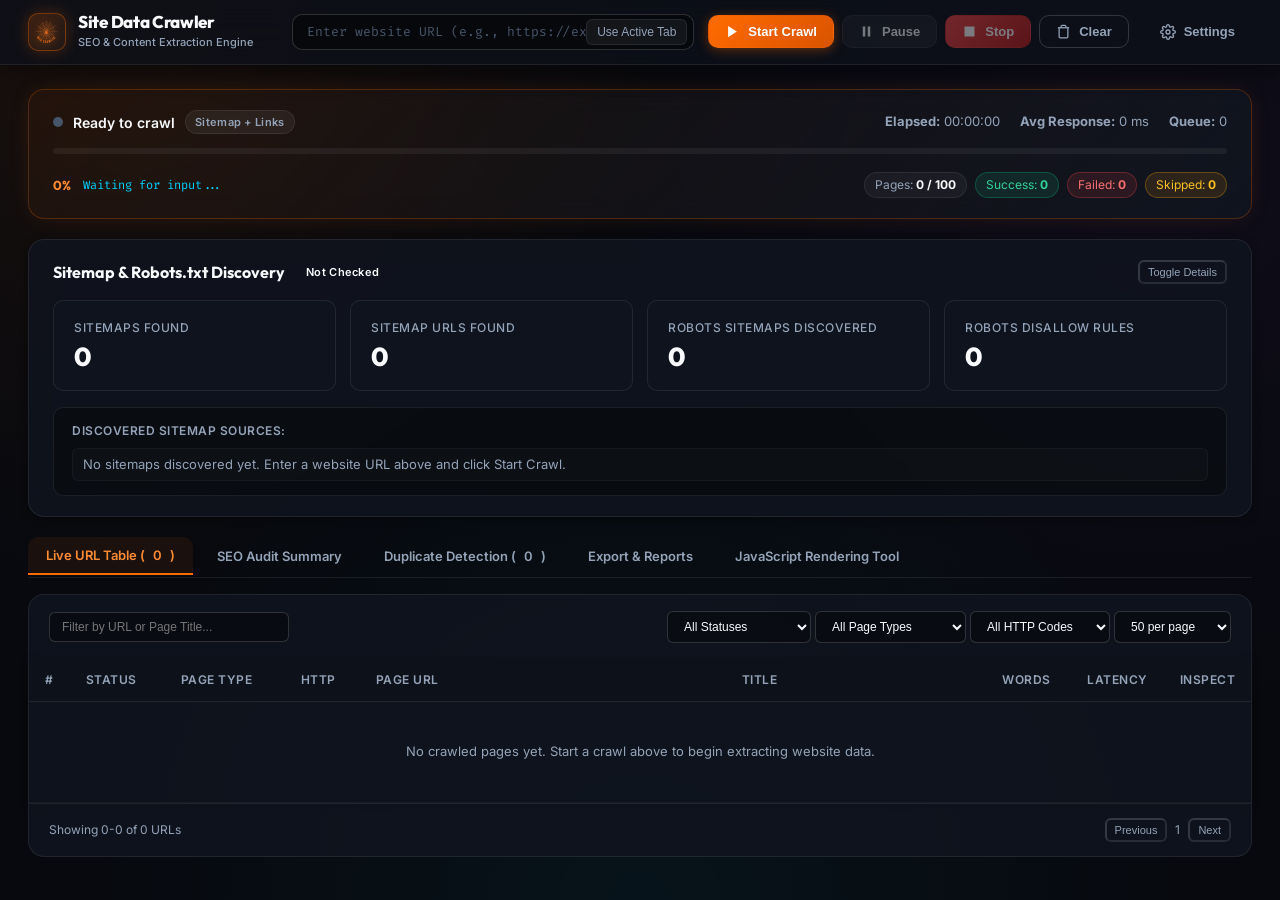
==== commit 671c4898: "refactor: redesign dashboard UI with a dark theme and add core crawl utility modules" ====
--- a/crawler.html
+++ b/crawler.html
@@ -12,7 +12,9 @@
     <!-- Top Navigation Header -->
     <header class="top-nav">
       <div class="nav-brand">
-        <img src="icons/icon32.png" alt="Logo" class="logo-img" width="28" height="28">
+        <div class="brand-logo-badge">
+          <img src="icons/icon48.png" alt="Spider Logo" class="logo-img" width="26" height="26">
+        </div>
         <div>
           <h1 class="logo-title">Site Data Crawler</h1>
           <span class="logo-tag">SEO & Content Extraction Engine</span>
@@ -355,88 +357,147 @@
         <!-- TAB 4: Export & Reports -->
         <div class="tab-content" id="tab-export">
           <div class="export-grid">
-            <div class="card export-card" style="border-left: 4px solid var(--primary);">
-              <div class="export-card-icon">
-                <svg width="32" height="32" viewBox="0 0 24 24" fill="none" stroke="currentColor" stroke-width="2">
-                  <line x1="21" y1="10" x2="3" y2="10"></line>
-                  <line x1="21" y1="6" x2="3" y2="6"></line>
-                  <line x1="21" y1="14" x2="3" y2="14"></line>
-                  <line x1="21" y1="18" x2="3" y2="18"></line>
-                </svg>
-              </div>
-              <h3 class="export-card-title">Heading-Structured Text Content</h3>
-              <p class="export-card-desc">Exports all pages' readable text organized strictly by headings (H1–H6) in pure plain text. No images, no media clutter, only clean structured content.</p>
-              <div style="display: flex; flex-direction: column; gap: 6px; width: 100%; margin-top: 10px;">
+            <!-- Card 1: Heading Structured -->
+            <div class="card export-card">
+              <div class="export-card-header">
+                <div class="export-card-icon">
+                  <svg width="24" height="24" viewBox="0 0 24 24" fill="none" stroke="currentColor" stroke-width="2">
+                    <line x1="21" y1="10" x2="3" y2="10"></line>
+                    <line x1="21" y1="6" x2="3" y2="6"></line>
+                    <line x1="21" y1="14" x2="3" y2="14"></line>
+                    <line x1="21" y1="18" x2="3" y2="18"></line>
+                  </svg>
+                </div>
+                <div class="export-card-header-text">
+                  <div style="display: flex; align-items: center; gap: 8px; justify-content: space-between;">
+                    <h3 class="export-card-title">Structured Headings</h3>
+                    <span class="badge badge-primary">.TXT / .MD</span>
+                  </div>
+                  <span class="text-subtle" style="font-size: 11px;">H1–H6 Content Hierarchy</span>
+                </div>
+              </div>
+              <p class="export-card-desc">Exports all pages' readable text organized strictly by headings (H1–H6) in pure plain text. No images, no boilerplate, ready for LLMs.</p>
+              <div class="export-card-actions">
                 <button id="btnExportHeadingTxt" class="btn btn-primary export-btn">
-                  Download Headings + Content (.TXT)
+                  <svg width="14" height="14" viewBox="0 0 24 24" fill="none" stroke="currentColor" stroke-width="2"><path d="M21 15v4a2 2 0 0 1-2 2H5a2 2 0 0 1-2-2v-4"></path><polyline points="7 10 12 15 17 10"></polyline><line x1="12" y1="15" x2="12" y2="3"></line></svg>
+                  Download Headings (.TXT)
                 </button>
                 <button id="btnExportHeadingMd" class="btn btn-secondary export-btn">
-                  Download Markdown by Headings (.MD)
+                  <svg width="14" height="14" viewBox="0 0 24 24" fill="none" stroke="currentColor" stroke-width="2"><path d="M21 15v4a2 2 0 0 1-2 2H5a2 2 0 0 1-2-2v-4"></path><polyline points="7 10 12 15 17 10"></polyline><line x1="12" y1="15" x2="12" y2="3"></line></svg>
+                  Download Markdown (.MD)
                 </button>
               </div>
             </div>
 
+            <!-- Card 2: Full Audit Report -->
             <div class="card export-card">
-              <div class="export-card-icon">
-                <svg width="32" height="32" viewBox="0 0 24 24" fill="none" stroke="currentColor" stroke-width="2">
-                  <path d="M14 2H6a2 2 0 0 0-2 2v16a2 2 0 0 0 2 2h12a2 2 0 0 0 2-2V8z"></path>
-                  <polyline points="14 2 14 8 20 8"></polyline>
-                  <line x1="16" y1="13" x2="8" y2="13"></line>
-                  <line x1="16" y1="17" x2="8" y2="17"></line>
-                  <polyline points="10 9 9 9 8 9"></polyline>
-                </svg>
-              </div>
-              <h3 class="export-card-title">Comprehensive Audit Report (.TXT)</h3>
-              <p class="export-card-desc">Detailed ASCII audit report formatted page-by-page with SEO metadata, headings, link counts, images, and previews.</p>
-              <button id="btnExportTxt" class="btn btn-primary export-btn">
-                Download Full Audit .TXT
-              </button>
-            </div>
-
+              <div class="export-card-header">
+                <div class="export-card-icon" style="background: rgba(168, 85, 247, 0.15); border-color: rgba(168, 85, 247, 0.35); color: #c084fc;">
+                  <svg width="24" height="24" viewBox="0 0 24 24" fill="none" stroke="currentColor" stroke-width="2">
+                    <path d="M14 2H6a2 2 0 0 0-2 2v16a2 2 0 0 0 2 2h12a2 2 0 0 0 2-2V8z"></path>
+                    <polyline points="14 2 14 8 20 8"></polyline>
+                    <line x1="16" y1="13" x2="8" y2="13"></line>
+                    <line x1="16" y1="17" x2="8" y2="17"></line>
+                    <polyline points="10 9 9 9 8 9"></polyline>
+                  </svg>
+                </div>
+                <div class="export-card-header-text">
+                  <div style="display: flex; align-items: center; gap: 8px; justify-content: space-between;">
+                    <h3 class="export-card-title">SEO Audit Report</h3>
+                    <span class="badge badge-legal">.TXT</span>
+                  </div>
+                  <span class="text-subtle" style="font-size: 11px;">Complete ASCII Diagnostic</span>
+                </div>
+              </div>
+              <p class="export-card-desc">Detailed ASCII audit report formatted page-by-page with SEO metadata, headings, link counts, images, duplicate issues, and status codes.</p>
+              <div class="export-card-actions">
+                <button id="btnExportTxt" class="btn btn-primary export-btn" style="background: linear-gradient(135deg, #a855f7 0%, #7c3aed 100%);">
+                  <svg width="14" height="14" viewBox="0 0 24 24" fill="none" stroke="currentColor" stroke-width="2"><path d="M21 15v4a2 2 0 0 1-2 2H5a2 2 0 0 1-2-2v-4"></path><polyline points="7 10 12 15 17 10"></polyline><line x1="12" y1="15" x2="12" y2="3"></line></svg>
+                  Download Full Audit (.TXT)
+                </button>
+              </div>
+            </div>
+
+            <!-- Card 3: Spreadsheet CSV -->
             <div class="card export-card">
-              <div class="export-card-icon">
-                <svg width="32" height="32" viewBox="0 0 24 24" fill="none" stroke="currentColor" stroke-width="2">
-                  <path d="M14 2H6a2 2 0 0 0-2 2v16a2 2 0 0 0 2 2h12a2 2 0 0 0 2-2V8z"></path>
-                  <polyline points="14 2 14 8 20 8"></polyline>
-                  <line x1="8" y1="13" x2="16" y2="13"></line>
-                  <line x1="8" y1="17" x2="16" y2="17"></line>
-                </svg>
-              </div>
-              <h3 class="export-card-title">Spreadsheet CSV Export</h3>
-              <p class="export-card-desc">Standard comma-separated table with SEO metadata, status codes, word counts, and heading structures ready for Excel/Sheets.</p>
-              <button id="btnExportCsv" class="btn btn-primary export-btn">
-                Download .CSV File
-              </button>
-            </div>
-
+              <div class="export-card-header">
+                <div class="export-card-icon" style="background: rgba(16, 185, 129, 0.15); border-color: rgba(16, 185, 129, 0.35); color: #34d399;">
+                  <svg width="24" height="24" viewBox="0 0 24 24" fill="none" stroke="currentColor" stroke-width="2">
+                    <path d="M14 2H6a2 2 0 0 0-2 2v16a2 2 0 0 0 2 2h12a2 2 0 0 0 2-2V8z"></path>
+                    <polyline points="14 2 14 8 20 8"></polyline>
+                    <line x1="8" y1="13" x2="16" y2="13"></line>
+                    <line x1="8" y1="17" x2="16" y2="17"></line>
+                  </svg>
+                </div>
+                <div class="export-card-header-text">
+                  <div style="display: flex; align-items: center; gap: 8px; justify-content: space-between;">
+                    <h3 class="export-card-title">Spreadsheet CSV</h3>
+                    <span class="badge badge-success">.CSV</span>
+                  </div>
+                  <span class="text-subtle" style="font-size: 11px;">Excel & Sheets Dataset</span>
+                </div>
+              </div>
+              <p class="export-card-desc">Standard comma-separated table with SEO metadata, contact info, legal policy links, word counts, response times, and heading summaries.</p>
+              <div class="export-card-actions">
+                <button id="btnExportCsv" class="btn btn-primary export-btn" style="background: linear-gradient(135deg, #10b981 0%, #059669 100%);">
+                  <svg width="14" height="14" viewBox="0 0 24 24" fill="none" stroke="currentColor" stroke-width="2"><path d="M21 15v4a2 2 0 0 1-2 2H5a2 2 0 0 1-2-2v-4"></path><polyline points="7 10 12 15 17 10"></polyline><line x1="12" y1="15" x2="12" y2="3"></line></svg>
+                  Download Spreadsheet (.CSV)
+                </button>
+              </div>
+            </div>
+
+            <!-- Card 4: JSON Dataset -->
             <div class="card export-card">
-              <div class="export-card-icon">
-                <svg width="32" height="32" viewBox="0 0 24 24" fill="none" stroke="currentColor" stroke-width="2">
-                  <path d="M4 4h16c1.1 0 2 .9 2 2v12c0 1.1-.9 2-2 2H4c-1.1 0-2-.9-2-2V6c0-1.1.9-2 2-2z"></path>
-                  <polyline points="9 10 12 13 9 16"></polyline>
-                  <polyline points="15 10 12 13 15 16"></polyline>
-                </svg>
-              </div>
-              <h3 class="export-card-title">Structured JSON Export</h3>
-              <p class="export-card-desc">Complete JSON dataset with parsed DOM structures, JSON-LD schemas, images metadata, link arrays, and crawl diagnostics.</p>
-              <button id="btnExportJson" class="btn btn-primary export-btn">
-                Download .JSON Dataset
-              </button>
-            </div>
-
+              <div class="export-card-header">
+                <div class="export-card-icon" style="background: rgba(14, 165, 233, 0.15); border-color: rgba(14, 165, 233, 0.35); color: #38bdf8;">
+                  <svg width="24" height="24" viewBox="0 0 24 24" fill="none" stroke="currentColor" stroke-width="2">
+                    <path d="M4 4h16c1.1 0 2 .9 2 2v12c0 1.1-.9 2-2 2H4c-1.1 0-2-.9-2-2V6c0-1.1.9-2 2-2z"></path>
+                    <polyline points="9 10 12 13 9 16"></polyline>
+                    <polyline points="15 10 12 13 15 16"></polyline>
+                  </svg>
+                </div>
+                <div class="export-card-header-text">
+                  <div style="display: flex; align-items: center; gap: 8px; justify-content: space-between;">
+                    <h3 class="export-card-title">Structured JSON</h3>
+                    <span class="badge badge-privacy">.JSON</span>
+                  </div>
+                  <span class="text-subtle" style="font-size: 11px;">Developer & Pipeline Feed</span>
+                </div>
+              </div>
+              <p class="export-card-desc">Complete JSON dataset with parsed DOM structures, JSON-LD schemas, images metadata, contact intelligence, and link arrays.</p>
+              <div class="export-card-actions">
+                <button id="btnExportJson" class="btn btn-primary export-btn" style="background: linear-gradient(135deg, #0ea5e9 0%, #0284c7 100%);">
+                  <svg width="14" height="14" viewBox="0 0 24 24" fill="none" stroke="currentColor" stroke-width="2"><path d="M21 15v4a2 2 0 0 1-2 2H5a2 2 0 0 1-2-2v-4"></path><polyline points="7 10 12 15 17 10"></polyline><line x1="12" y1="15" x2="12" y2="3"></line></svg>
+                  Download Dataset (.JSON)
+                </button>
+              </div>
+            </div>
+
+            <!-- Card 5: XML Sitemap -->
             <div class="card export-card">
-              <div class="export-card-icon">
-                <svg width="32" height="32" viewBox="0 0 24 24" fill="none" stroke="currentColor" stroke-width="2">
-                  <polygon points="12 2 2 7 12 12 22 7 12 2"></polygon>
-                  <polyline points="2 17 12 22 22 17"></polyline>
-                  <polyline points="2 12 12 17 22 12"></polyline>
-                </svg>
-              </div>
-              <h3 class="export-card-title">XML Sitemap Generator</h3>
-              <p class="export-card-desc">Generates a standard, valid XML sitemap containing all successfully crawled 200 OK URLs ready for search engines.</p>
-              <button id="btnExportXml" class="btn btn-secondary export-btn">
-                Download sitemap.xml
-              </button>
+              <div class="export-card-header">
+                <div class="export-card-icon" style="background: rgba(245, 158, 11, 0.15); border-color: rgba(245, 158, 11, 0.35); color: #fbbf24;">
+                  <svg width="24" height="24" viewBox="0 0 24 24" fill="none" stroke="currentColor" stroke-width="2">
+                    <polygon points="12 2 2 7 12 12 22 7 12 2"></polygon>
+                    <polyline points="2 17 12 22 22 17"></polyline>
+                    <polyline points="2 12 12 17 22 12"></polyline>
+                  </svg>
+                </div>
+                <div class="export-card-header-text">
+                  <div style="display: flex; align-items: center; gap: 8px; justify-content: space-between;">
+                    <h3 class="export-card-title">XML Sitemap</h3>
+                    <span class="badge badge-about">.XML</span>
+                  </div>
+                  <span class="text-subtle" style="font-size: 11px;">Search Engine Sitemap</span>
+                </div>
+              </div>
+              <p class="export-card-desc">Generates a standard, valid XML sitemap containing all successfully crawled 200 OK URLs ready for search engines and webmaster tools.</p>
+              <div class="export-card-actions">
+                <button id="btnExportXml" class="btn btn-secondary export-btn">
+                  <svg width="14" height="14" viewBox="0 0 24 24" fill="none" stroke="currentColor" stroke-width="2"><path d="M21 15v4a2 2 0 0 1-2 2H5a2 2 0 0 1-2-2v-4"></path><polyline points="7 10 12 15 17 10"></polyline><line x1="12" y1="15" x2="12" y2="3"></line></svg>
+                  Download sitemap.xml
+                </button>
+              </div>
             </div>
           </div>
         </div>
--- a/crawler.css
+++ b/crawler.css
@@ -1,45 +1,80 @@
-/* Site Data Crawler - Dashboard Stylesheet (Professional Developer Tool) */
+/* ==========================================================================
+   Site Data Crawler - Premium Dark Cyber Dashboard Design System
+   ========================================================================== */
+
+@import url('https://fonts.googleapis.com/css2?family=Fira+Code:wght@400;500;600&family=Inter:wght@300;400;500;600;700&family=Outfit:wght@500;600;700;800&display=swap');
 
 :root {
-  --bg-app: #f8fafc;
-  --bg-card: #ffffff;
-  --bg-card-muted: #f1f5f9;
-  --bg-hover: #f8fafc;
-  --text-main: #0f172a;
-  --text-muted: #475569;
+  /* Dark Theme Palette */
+  --bg-app: #07090e;
+  --bg-surface: #0d111a;
+  --bg-card: rgba(16, 21, 31, 0.85);
+  --bg-card-hover: rgba(23, 30, 44, 0.95);
+  --bg-card-muted: rgba(255, 255, 255, 0.03);
+  --bg-hover: rgba(255, 255, 255, 0.05);
+  --bg-glass: rgba(13, 17, 26, 0.8);
+  --bg-darker: #040508;
+
+  /* Typography Colors */
+  --text-main: #f8fafc;
+  --text-muted: #94a3b8;
   --text-subtle: #64748b;
-  --border: #e2e8f0;
-  --border-strong: #cbd5e1;
-  
-  --primary: #2563eb;
-  --primary-hover: #1d4ed8;
-  --primary-subtle: #eff6ff;
-  --primary-border: #bfdbfe;
-
-  --success: #16a34a;
-  --success-subtle: #f0fdf4;
-  --success-border: #bbf7d0;
-
-  --danger: #dc2626;
-  --danger-hover: #b91c1c;
-  --danger-subtle: #fef2f2;
-  --danger-border: #fecaca;
-
-  --warning: #d97706;
-  --warning-subtle: #fffbeb;
-  --warning-border: #fde68a;
-
-  --radius-sm: 4px;
-  --radius-md: 6px;
-  --radius-lg: 8px;
-  --shadow-sm: 0 1px 2px 0 rgba(0, 0, 0, 0.05);
-  --shadow-md: 0 4px 6px -1px rgba(0, 0, 0, 0.07), 0 2px 4px -2px rgba(0, 0, 0, 0.05);
-  --shadow-lg: 0 10px 15px -3px rgba(0, 0, 0, 0.08), 0 4px 6px -4px rgba(0, 0, 0, 0.04);
-  
-  --font: -apple-system, BlinkMacSystemFont, "Segoe UI", Roboto, Helvetica, Arial, sans-serif;
-  --font-mono: ui-monospace, SFMono-Regular, Menlo, Monaco, Consolas, monospace;
-}
-
+  --text-dim: #475569;
+
+  /* Borders */
+  --border: rgba(255, 255, 255, 0.08);
+  --border-strong: rgba(255, 255, 255, 0.16);
+  --border-glow: rgba(255, 107, 0, 0.35);
+
+  /* Primary Brand (Orange / Amber Spider Theme) */
+  --primary: #ff6b00;
+  --primary-light: #ff8c33;
+  --primary-dark: #d95300;
+  --primary-hover: #ff7d1a;
+  --primary-subtle: rgba(255, 107, 0, 0.12);
+  --primary-border: rgba(255, 107, 0, 0.4);
+  --primary-glow: rgba(255, 107, 0, 0.35);
+
+  /* Semantic Accents */
+  --success: #10b981;
+  --success-hover: #059669;
+  --success-subtle: rgba(16, 185, 129, 0.12);
+  --success-border: rgba(16, 185, 129, 0.3);
+
+  --danger: #ef4444;
+  --danger-hover: #dc2626;
+  --danger-subtle: rgba(239, 68, 68, 0.12);
+  --danger-border: rgba(239, 68, 68, 0.3);
+
+  --warning: #f59e0b;
+  --warning-subtle: rgba(245, 158, 11, 0.12);
+  --warning-border: rgba(245, 158, 11, 0.3);
+
+  --accent-cyan: #00d2ff;
+  --accent-purple: #a855f7;
+
+  /* Radii & Shadows */
+  --radius-sm: 6px;
+  --radius-md: 10px;
+  --radius-lg: 16px;
+  --radius-pill: 9999px;
+
+  --shadow-sm: 0 2px 8px rgba(0, 0, 0, 0.4);
+  --shadow-md: 0 8px 24px -4px rgba(0, 0, 0, 0.5);
+  --shadow-lg: 0 16px 36px -6px rgba(0, 0, 0, 0.6);
+  --shadow-glow: 0 0 30px -5px var(--primary-glow);
+
+  /* Fonts */
+  --font: 'Inter', -apple-system, BlinkMacSystemFont, "Segoe UI", Roboto, sans-serif;
+  --font-heading: 'Outfit', sans-serif;
+  --font-mono: 'Fira Code', ui-monospace, SFMono-Regular, Menlo, Monaco, Consolas, monospace;
+
+  /* Transitions */
+  --trans-fast: 0.15s cubic-bezier(0.4, 0, 0.2, 1);
+  --trans-base: 0.25s cubic-bezier(0.4, 0, 0.2, 1);
+}
+
+/* Reset & Base Styles */
 * {
   box-sizing: border-box;
   margin: 0;
@@ -54,6 +89,13 @@
   line-height: 1.5;
   -webkit-font-smoothing: antialiased;
   min-height: 100vh;
+  position: relative;
+  overflow-x: hidden;
+  background-image: 
+    radial-gradient(circle at 10% 0%, rgba(255, 107, 0, 0.08) 0%, transparent 40%),
+    radial-gradient(circle at 90% 20%, rgba(168, 85, 247, 0.05) 0%, transparent 40%),
+    radial-gradient(circle at 50% 100%, rgba(0, 210, 255, 0.05) 0%, transparent 50%);
+  background-attachment: fixed;
 }
 
 .dashboard-layout {
@@ -62,158 +104,198 @@
   min-height: 100vh;
 }
 
-/* Top Navigation Bar */
+/* Typography Defaults */
+h1, h2, h3, h4, h5, h6 {
+  font-family: var(--font-heading);
+  color: var(--text-main);
+  font-weight: 700;
+}
+
+/* ==========================================================================
+   Top Navigation & Control Bar
+   ========================================================================== */
 .top-nav {
   display: flex;
   align-items: center;
   justify-content: space-between;
-  padding: 10px 24px;
-  background-color: var(--bg-card);
+  padding: 12px 28px;
+  background: var(--bg-glass);
+  backdrop-filter: blur(20px);
+  -webkit-backdrop-filter: blur(20px);
   border-bottom: 1px solid var(--border);
   position: sticky;
   top: 0;
-  z-index: 50;
-  box-shadow: var(--shadow-sm);
+  z-index: 100;
+  box-shadow: var(--shadow-md);
+  gap: 24px;
 }
 
 .nav-brand {
   display: flex;
   align-items: center;
-  gap: 10px;
-  min-width: 220px;
+  gap: 12px;
+  min-width: 240px;
+  text-decoration: none;
+}
+
+.brand-logo-badge {
+  width: 38px;
+  height: 38px;
+  background: linear-gradient(135deg, rgba(255, 107, 0, 0.2), rgba(255, 140, 51, 0.08));
+  border: 1px solid rgba(255, 107, 0, 0.35);
+  border-radius: var(--radius-md);
+  display: flex;
+  align-items: center;
+  justify-content: center;
+  box-shadow: 0 0 16px rgba(255, 107, 0, 0.25);
+  flex-shrink: 0;
+  transition: transform var(--trans-base);
+}
+
+.nav-brand:hover .brand-logo-badge {
+  transform: rotate(10deg) scale(1.06);
 }
 
 .logo-img {
-  width: 28px;
-  height: 28px;
+  width: 26px;
+  height: 26px;
+  object-fit: contain;
+  filter: drop-shadow(0 0 4px rgba(255, 107, 0, 0.8));
 }
 
 .logo-title {
-  font-size: 15px;
-  font-weight: 700;
+  font-size: 17px;
+  font-weight: 800;
+  letter-spacing: -0.3px;
   color: var(--text-main);
   line-height: 1.2;
 }
 
 .logo-tag {
   font-size: 11px;
-  color: var(--text-subtle);
-  display: block;
-}
-
-/* Crawler Control Bar */
+  color: var(--text-muted);
+  font-weight: 500;
+}
+
+/* Crawler Controls Bar */
 .crawler-controls-bar {
   display: flex;
   align-items: center;
-  gap: 12px;
+  gap: 14px;
   flex: 1;
-  max-width: 950px;
-  margin: 0 20px;
+  max-width: 1080px;
+  justify-content: flex-end;
 }
 
 .url-bar-group {
-  position: relative;
-  flex: 1;
-  display: flex;
-  align-items: center;
-}
-
-.input-url-bar {
-  width: 100%;
-  padding: 7px 110px 7px 12px;
-  font-size: 13px;
+  display: flex;
+  align-items: center;
+  background: rgba(0, 0, 0, 0.45);
   border: 1px solid var(--border-strong);
   border-radius: var(--radius-md);
+  padding: 4px 6px 4px 14px;
+  flex: 1;
+  max-width: 620px;
+  transition: all var(--trans-fast);
+}
+
+.url-bar-group:focus-within {
+  border-color: var(--primary);
+  box-shadow: 0 0 0 3px var(--primary-glow);
+  background: rgba(0, 0, 0, 0.65);
+}
+
+.input-url-bar {
+  background: transparent;
+  border: none;
+  color: var(--text-main);
+  font-family: var(--font-mono);
+  font-size: 13px;
+  flex: 1;
   outline: none;
-  background: var(--bg-app);
-  color: var(--text-main);
-  transition: all 0.15s ease;
-}
-
-.input-url-bar:focus {
-  border-color: var(--primary);
-  background: var(--bg-card);
-  box-shadow: 0 0 0 2px rgba(37, 99, 235, 0.15);
-}
-
-.url-bar-group .btn-subtle {
-  position: absolute;
-  right: 6px;
-  font-size: 11px;
-  padding: 3px 8px;
+}
+
+.input-url-bar::placeholder {
+  color: var(--text-dim);
 }
 
 .btn-group {
   display: flex;
   align-items: center;
-  gap: 6px;
-}
-
-.nav-right-actions {
-  display: flex;
-  align-items: center;
   gap: 8px;
 }
 
-/* Buttons */
+/* ==========================================================================
+   Buttons
+   ========================================================================== */
 .btn {
   display: inline-flex;
   align-items: center;
   justify-content: center;
-  gap: 6px;
-  padding: 7px 14px;
+  gap: 8px;
+  padding: 8px 16px;
   font-size: 13px;
   font-weight: 600;
   border-radius: var(--radius-md);
+  border: 1px solid transparent;
   cursor: pointer;
-  border: 1px solid transparent;
-  transition: all 0.15s ease;
+  transition: all var(--trans-base);
+  white-space: nowrap;
   user-select: none;
-  white-space: nowrap;
 }
 
 .btn:disabled {
-  opacity: 0.5;
+  opacity: 0.45;
   cursor: not-allowed;
+  transform: none !important;
+  box-shadow: none !important;
 }
 
 .btn-primary {
-  background-color: var(--primary);
+  background: linear-gradient(135deg, var(--primary) 0%, var(--primary-dark) 100%);
   color: #ffffff;
+  box-shadow: 0 2px 12px var(--primary-glow);
 }
 
 .btn-primary:hover:not(:disabled) {
-  background-color: var(--primary-hover);
+  transform: translateY(-1px);
+  box-shadow: 0 4px 20px var(--primary-glow);
+  filter: brightness(1.1);
 }
 
 .btn-secondary {
-  background-color: var(--bg-card-muted);
-  color: var(--text-main);
+  background: rgba(255, 255, 255, 0.08);
+  border-color: var(--border);
+  color: var(--text-main);
+}
+
+.btn-secondary:hover:not(:disabled) {
+  background: rgba(255, 255, 255, 0.14);
   border-color: var(--border-strong);
-}
-
-.btn-secondary:hover:not(:disabled) {
-  background-color: var(--border);
+  transform: translateY(-1px);
 }
 
 .btn-danger {
-  background-color: var(--danger);
+  background: linear-gradient(135deg, var(--danger) 0%, #b91c1c 100%);
   color: #ffffff;
+  box-shadow: 0 2px 12px rgba(239, 68, 68, 0.35);
 }
 
 .btn-danger:hover:not(:disabled) {
-  background-color: var(--danger-hover);
+  transform: translateY(-1px);
+  filter: brightness(1.1);
 }
 
 .btn-outline {
-  background-color: var(--bg-card);
-  color: var(--text-muted);
+  background: transparent;
   border-color: var(--border-strong);
+  color: var(--text-muted);
 }
 
 .btn-outline:hover:not(:disabled) {
-  background-color: var(--bg-card-muted);
-  color: var(--text-main);
+  border-color: var(--text-main);
+  color: var(--text-main);
+  background: rgba(255, 255, 255, 0.05);
 }
 
 .btn-ghost {
@@ -222,229 +304,204 @@
 }
 
 .btn-ghost:hover {
-  background-color: var(--bg-card-muted);
-  color: var(--text-main);
+  color: var(--text-main);
+  background: rgba(255, 255, 255, 0.06);
 }
 
 .btn-sm {
+  padding: 5px 10px;
+  font-size: 12px;
+  border-radius: var(--radius-sm);
+}
+
+.btn-xs {
   padding: 4px 8px;
-  font-size: 11.5px;
-  border-radius: var(--radius-sm);
-  background: var(--bg-card);
-  border: 1px solid var(--border-strong);
-  cursor: pointer;
-  color: var(--text-muted);
-}
-
-.btn-sm:hover {
-  color: var(--primary);
-  border-color: var(--primary);
-}
-
-.btn-xs {
-  padding: 3px 8px;
   font-size: 11px;
   border-radius: var(--radius-sm);
-  cursor: pointer;
-}
-
-/* Badges */
+}
+
+.btn-subtle {
+  background: rgba(255, 255, 255, 0.06);
+  border: 1px solid var(--border);
+  color: var(--text-muted);
+}
+
+.btn-subtle:hover {
+  background: var(--primary-subtle);
+  color: var(--primary-light);
+  border-color: var(--border-glow);
+}
+
+/* ==========================================================================
+   Badges
+   ========================================================================== */
 .badge {
   display: inline-flex;
   align-items: center;
-  padding: 2px 7px;
-  border-radius: var(--radius-sm);
+  gap: 5px;
+  padding: 3px 9px;
+  border-radius: var(--radius-pill);
   font-size: 11px;
   font-weight: 600;
-  text-transform: uppercase;
-  letter-spacing: 0.02em;
-}
-
-.badge-neutral {
-  background-color: var(--bg-card-muted);
-  color: var(--text-muted);
-  border: 1px solid var(--border);
-}
-
-.badge-success {
-  background-color: var(--success-subtle);
-  color: var(--success);
-  border: 1px solid var(--success-border);
-}
-
-.badge-danger {
-  background-color: var(--danger-subtle);
-  color: var(--danger);
-  border: 1px solid var(--danger-border);
-}
-
-.badge-warning {
-  background-color: var(--warning-subtle);
-  color: var(--warning);
-  border: 1px solid var(--warning-border);
-}
-
-.badge-terms {
-  background-color: #fef3c7;
-  color: #92400e;
-  border: 1px solid #fde68a;
-}
-
-.badge-privacy {
-  background-color: #e0e7ff;
-  color: #3730a3;
-  border: 1px solid #c7d2fe;
-}
-
-.badge-legal {
-  background-color: #fce7f3;
-  color: #9d174d;
-  border: 1px solid #fbcfe8;
-}
-
-.badge-contact {
-  background-color: #d1fae5;
-  color: #065f46;
-  border: 1px solid #a7f3d0;
-}
-
-.badge-about {
-  background-color: #e0f2fe;
-  color: #0369a1;
-  border: 1px solid #bae6fd;
-}
-
-.badge-docs {
-  background-color: #f3e8ff;
-  color: #6b21a8;
-  border: 1px solid #e9d5ff;
-}
-
-.badge-blog {
-  background-color: #ffedd5;
-  color: #9a3412;
-  border: 1px solid #fed7aa;
-}
-
-.badge-flag {
-  font-weight: 700;
-  color: var(--danger);
-}
-
-/* Dashboard Main */
+  text-transform: capitalize;
+  letter-spacing: 0.3px;
+}
+
+.badge-neutral { background: rgba(255, 255, 255, 0.06); color: var(--text-muted); border: 1px solid var(--border); }
+.badge-success { background: var(--success-subtle); color: #34d399; border: 1px solid var(--success-border); }
+.badge-danger { background: var(--danger-subtle); color: #f87171; border: 1px solid var(--danger-border); }
+.badge-warning { background: var(--warning-subtle); color: #fbbf24; border: 1px solid var(--warning-border); }
+.badge-primary { background: var(--primary-subtle); color: var(--primary-light); border: 1px solid var(--primary-border); }
+
+.badge-terms { background: rgba(239, 68, 68, 0.14); color: #f87171; border: 1px solid rgba(239, 68, 68, 0.35); }
+.badge-privacy { background: rgba(14, 165, 233, 0.14); color: #38bdf8; border: 1px solid rgba(14, 165, 233, 0.35); }
+.badge-contact { background: rgba(16, 185, 129, 0.14); color: #34d399; border: 1px solid rgba(16, 185, 129, 0.35); }
+.badge-about { background: rgba(245, 158, 11, 0.14); color: #fbbf24; border: 1px solid rgba(245, 158, 11, 0.35); }
+.badge-legal { background: rgba(168, 85, 247, 0.14); color: #c084fc; border: 1px solid rgba(168, 85, 247, 0.35); }
+.badge-docs { background: rgba(6, 182, 212, 0.14); color: #22d3ee; border: 1px solid rgba(6, 182, 212, 0.35); }
+.badge-blog { background: rgba(236, 72, 153, 0.14); color: #f472b6; border: 1px solid rgba(236, 72, 153, 0.35); }
+
+/* ==========================================================================
+   Cards & Layout
+   ========================================================================== */
+.card {
+  background: var(--bg-card);
+  border: 1px solid var(--border);
+  border-radius: var(--radius-lg);
+  backdrop-filter: blur(14px);
+  -webkit-backdrop-filter: blur(14px);
+  box-shadow: var(--shadow-sm);
+  transition: border-color var(--trans-base), box-shadow var(--trans-base);
+}
+
+.card:hover {
+  border-color: var(--border-strong);
+}
+
 .dashboard-main {
-  flex: 1;
-  padding: 18px 24px;
-  display: flex;
-  flex-direction: column;
-  gap: 16px;
+  padding: 24px 28px;
   max-width: 1600px;
+  width: 100%;
   margin: 0 auto;
-  width: 100%;
-}
-
-.card {
-  background-color: var(--bg-card);
-  border: 1px solid var(--border);
-  border-radius: var(--radius-md);
-  box-shadow: var(--shadow-sm);
-  padding: 14px 18px;
-}
-
-/* Progress Section */
+  display: flex;
+  flex-direction: column;
+  gap: 20px;
+}
+
+/* ==========================================================================
+   Progress Banner & Live Stats
+   ========================================================================== */
 .progress-section {
-  display: flex;
-  flex-direction: column;
+  padding: 20px 24px;
+  display: flex;
+  flex-direction: column;
+  gap: 14px;
+  background: linear-gradient(135deg, rgba(255, 107, 0, 0.06) 0%, rgba(16, 21, 31, 0.95) 100%);
+  border-color: rgba(255, 107, 0, 0.25);
+  box-shadow: 0 0 25px -5px rgba(255, 107, 0, 0.15);
+}
+
+.progress-header {
+  display: flex;
+  align-items: center;
+  justify-content: space-between;
+  flex-wrap: wrap;
+  gap: 14px;
+}
+
+.progress-title-row {
+  display: flex;
+  align-items: center;
   gap: 10px;
-}
-
-.progress-header {
-  display: flex;
-  align-items: center;
-  justify-content: space-between;
-}
-
-.progress-title-row {
-  display: flex;
-  align-items: center;
-  gap: 8px;
 }
 
 .status-indicator-dot {
   width: 10px;
   height: 10px;
   border-radius: 50%;
-  background-color: var(--text-subtle);
-  display: inline-block;
+  background-color: var(--text-dim);
+  transition: all var(--trans-base);
 }
 
 .status-indicator-dot.active {
-  background-color: var(--success);
-  box-shadow: 0 0 0 3px rgba(22, 163, 74, 0.2);
-  animation: pulse 1.5s infinite;
+  background-color: var(--primary);
+  box-shadow: 0 0 10px var(--primary);
+  animation: pulse-dot 1.8s infinite;
 }
 
 .status-indicator-dot.paused {
   background-color: var(--warning);
-}
-
-.status-indicator-dot.stopped {
-  background-color: var(--danger);
-}
-
-@keyframes pulse {
-  0% { transform: scale(0.95); box-shadow: 0 0 0 0 rgba(22, 163, 74, 0.4); }
-  70% { transform: scale(1); box-shadow: 0 0 0 6px rgba(22, 163, 74, 0); }
-  100% { transform: scale(0.95); box-shadow: 0 0 0 0 rgba(22, 163, 74, 0); }
+  box-shadow: 0 0 10px var(--warning);
+}
+
+.status-indicator-dot.completed {
+  background-color: var(--success);
+  box-shadow: 0 0 10px var(--success);
+}
+
+@keyframes pulse-dot {
+  0%, 100% { transform: scale(1); opacity: 1; }
+  50% { transform: scale(1.35); opacity: 0.6; }
 }
 
 .progress-status-text {
+  font-size: 14px;
   font-weight: 600;
-  font-size: 14px;
+  color: var(--text-main);
 }
 
 .progress-stats-summary {
   display: flex;
   align-items: center;
-  gap: 16px;
-  font-size: 12px;
+  gap: 20px;
+  font-size: 13px;
   color: var(--text-muted);
 }
 
 .progress-bar-container {
-  width: 100%;
-  height: 8px;
-  background-color: var(--bg-card-muted);
-  border-radius: var(--radius-sm);
+  height: 6px;
+  background: rgba(255, 255, 255, 0.06);
+  border-radius: var(--radius-pill);
   overflow: hidden;
+  position: relative;
 }
 
 .progress-bar-fill {
   height: 100%;
-  background-color: var(--primary);
-  transition: width 0.25s ease-out;
+  width: 0%;
+  background: linear-gradient(90deg, var(--primary) 0%, var(--accent-cyan) 100%);
+  border-radius: var(--radius-pill);
+  transition: width 0.3s cubic-bezier(0.4, 0, 0.2, 1);
+  box-shadow: 0 0 10px var(--primary-glow);
 }
 
 .progress-sub-info {
   display: flex;
   align-items: center;
   justify-content: space-between;
-  font-size: 12px;
+  flex-wrap: wrap;
+  gap: 12px;
+  margin-top: 4px;
 }
 
 .progress-percent-label {
   display: flex;
   align-items: center;
-  gap: 10px;
-  font-weight: 600;
+  gap: 12px;
+  font-size: 13px;
+}
+
+#progressPercentText {
+  font-weight: 700;
+  color: var(--primary-light);
+  font-family: var(--font-heading);
 }
 
 .current-url-display {
-  font-weight: 400;
-  color: var(--text-subtle);
   font-family: var(--font-mono);
-  font-size: 11.5px;
-  max-width: 600px;
+  font-size: 12px;
+  color: var(--accent-cyan);
+  max-width: 500px;
   overflow: hidden;
   text-overflow: ellipsis;
   white-space: nowrap;
@@ -454,230 +511,309 @@
   display: flex;
   align-items: center;
   gap: 8px;
+  flex-wrap: wrap;
 }
 
 .counter-chip {
-  padding: 2px 8px;
-  background-color: var(--bg-card-muted);
-  border: 1px solid var(--border);
-  border-radius: var(--radius-sm);
-  font-size: 11.5px;
-  color: var(--text-muted);
+  padding: 3px 10px;
+  border-radius: var(--radius-pill);
+  font-size: 12px;
+  background: rgba(255, 255, 255, 0.04);
+  border: 1px solid var(--border);
+  color: var(--text-muted);
+}
+
+.counter-chip strong {
+  color: var(--text-main);
 }
 
 .counter-chip.success {
-  background-color: var(--success-subtle);
+  background: var(--success-subtle);
   border-color: var(--success-border);
-  color: var(--success);
-}
+  color: #34d399;
+}
+.counter-chip.success strong { color: #34d399; }
 
 .counter-chip.danger {
-  background-color: var(--danger-subtle);
+  background: var(--danger-subtle);
   border-color: var(--danger-border);
-  color: var(--danger);
-}
+  color: #f87171;
+}
+.counter-chip.danger strong { color: #f87171; }
 
 .counter-chip.warning {
-  background-color: var(--warning-subtle);
+  background: var(--warning-subtle);
   border-color: var(--warning-border);
-  color: var(--warning);
-}
-
-/* Discovery Section */
+  color: #fbbf24;
+}
+.counter-chip.warning strong { color: #fbbf24; }
+
+/* ==========================================================================
+   Discovery & Sitemaps Section
+   ========================================================================== */
 .discovery-section {
-  display: flex;
-  flex-direction: column;
+  padding: 20px 24px;
+  display: flex;
+  flex-direction: column;
+  gap: 16px;
+}
+
+.discovery-header {
+  display: flex;
+  align-items: center;
+  justify-content: space-between;
+}
+
+.card-title-group {
+  display: flex;
+  align-items: center;
   gap: 12px;
 }
 
-.discovery-header {
-  display: flex;
-  align-items: center;
-  justify-content: space-between;
-}
-
-.card-title-group {
-  display: flex;
-  align-items: center;
-  gap: 10px;
-}
-
 .card-title {
-  font-size: 14px;
-  font-weight: 600;
+  font-size: 16px;
+  font-weight: 700;
   color: var(--text-main);
 }
 
 .card-subtitle {
-  font-size: 12px;
-  color: var(--text-subtle);
+  font-size: 13px;
+  color: var(--text-muted);
   margin-top: 2px;
 }
 
 .discovery-metrics-row {
   display: grid;
-  grid-template-columns: repeat(4, 1fr);
-  gap: 12px;
+  grid-template-columns: repeat(auto-fit, minmax(200px, 1fr));
+  gap: 14px;
+}
+
+.sitemap-list-wrapper {
+  background: rgba(0, 0, 0, 0.35);
+  border: 1px solid var(--border);
+  border-radius: var(--radius-md);
+  padding: 14px 18px;
+  max-height: 200px;
+  overflow-y: auto;
+}
+
+.sitemap-list-header {
+  font-size: 12px;
+  font-weight: 600;
+  color: var(--text-muted);
+  margin-bottom: 8px;
+  text-transform: uppercase;
+  letter-spacing: 0.5px;
+}
+
+.sitemap-list, .sitemap-list-ul {
+  list-style: none;
+  display: flex;
+  flex-direction: column;
+  gap: 6px;
+  font-family: var(--font-mono);
+  font-size: 12px;
+}
+
+.sitemap-list li, .sitemap-list-ul li {
+  display: flex;
+  align-items: center;
+  justify-content: space-between;
+  padding: 6px 10px;
+  border-radius: var(--radius-sm);
+  background: rgba(255, 255, 255, 0.02);
+  border: 1px solid rgba(255, 255, 255, 0.04);
+}
+
+.sitemap-list-empty {
+  color: var(--text-muted);
+  font-family: var(--font);
+  font-size: 13px;
+  padding: 8px 0;
+}
+
+/* ==========================================================================
+   Metrics Summary Grid
+   ========================================================================== */
+.metrics-summary-grid {
+  display: grid;
+  grid-template-columns: repeat(auto-fit, minmax(180px, 1fr));
+  gap: 16px;
 }
 
 .metric-card {
-  background-color: var(--bg-app);
-  border: 1px solid var(--border);
-  border-radius: var(--radius-sm);
-  padding: 8px 12px;
-  display: flex;
-  flex-direction: column;
-  gap: 2px;
+  padding: 18px 20px;
+  background: var(--bg-card);
+  border: 1px solid var(--border);
+  border-radius: var(--radius-md);
+  display: flex;
+  flex-direction: column;
+  gap: 6px;
+  position: relative;
+  overflow: hidden;
+  transition: all var(--trans-base);
+}
+
+.metric-card:hover {
+  border-color: var(--border-glow);
+  transform: translateY(-2px);
+  box-shadow: var(--shadow-sm);
+}
+
+.metric-card::before {
+  content: '';
+  position: absolute;
+  top: 0;
+  left: 0;
+  right: 0;
+  height: 2px;
+  background: transparent;
+  transition: background var(--trans-base);
+}
+
+.metric-card:hover::before {
+  background: var(--primary);
 }
 
 .metric-label {
+  font-size: 12px;
+  color: var(--text-muted);
+  font-weight: 500;
+  text-transform: uppercase;
+  letter-spacing: 0.5px;
+}
+
+.metric-value {
+  font-family: var(--font-heading);
+  font-size: 26px;
+  font-weight: 800;
+  color: var(--text-main);
+  line-height: 1.1;
+}
+
+.metric-value.text-primary { color: var(--primary-light); }
+.metric-value.text-success { color: #34d399; }
+.metric-value.text-danger { color: #f87171; }
+
+.metric-footer {
   font-size: 11px;
-  font-weight: 500;
   color: var(--text-subtle);
-  text-transform: uppercase;
-  letter-spacing: 0.02em;
-}
-
-.metric-value {
-  font-size: 18px;
-  font-weight: 700;
-  color: var(--text-main);
-}
-
-.sitemap-list-wrapper {
-  background-color: var(--bg-app);
-  border: 1px solid var(--border);
-  border-radius: var(--radius-sm);
-  padding: 10px;
-  max-height: 180px;
-  overflow-y: auto;
-}
-
-.sitemap-list-header {
-  font-size: 11.5px;
-  font-weight: 600;
-  color: var(--text-muted);
-  margin-bottom: 6px;
-}
-
-.sitemap-list {
-  list-style: none;
-  display: flex;
-  flex-direction: column;
-  gap: 4px;
-}
-
-.sitemap-list-item {
-  display: flex;
-  align-items: center;
-  justify-content: space-between;
-  padding: 4px 8px;
-  background-color: var(--bg-card);
-  border: 1px solid var(--border);
-  border-radius: var(--radius-sm);
-  font-size: 12px;
-  font-family: var(--font-mono);
-}
-
-.sitemap-list-empty {
-  color: var(--text-subtle);
-  font-size: 12px;
-  font-style: italic;
-}
-
-/* Tabs */
-.workspace-tabs-section {
-  display: flex;
-  flex-direction: column;
-  gap: 12px;
-}
-
-.tabs-nav-bar {
-  display: flex;
-  align-items: center;
-  gap: 4px;
+}
+
+/* ==========================================================================
+   Tab Navigation & Content
+   ========================================================================== */
+.tabs-nav-bar, .tab-navigation-bar {
+  display: flex;
+  align-items: center;
+  gap: 6px;
   border-bottom: 1px solid var(--border);
   padding-bottom: 2px;
+  overflow-x: auto;
 }
 
 .tab-btn {
-  padding: 8px 16px;
   background: transparent;
   border: none;
-  border-bottom: 2px solid transparent;
+  color: var(--text-muted);
+  font-family: var(--font);
   font-size: 13px;
   font-weight: 600;
-  color: var(--text-muted);
+  padding: 10px 18px;
+  border-radius: var(--radius-md) var(--radius-md) 0 0;
   cursor: pointer;
-  transition: all 0.15s ease;
+  display: flex;
+  align-items: center;
+  gap: 8px;
+  transition: all var(--trans-fast);
+  position: relative;
+  white-space: nowrap;
 }
 
 .tab-btn:hover {
   color: var(--text-main);
+  background: rgba(255, 255, 255, 0.04);
 }
 
 .tab-btn.active {
-  color: var(--primary);
-  border-bottom-color: var(--primary);
+  color: var(--primary-light);
+  background: rgba(255, 107, 0, 0.08);
+  border-bottom: 2px solid var(--primary);
+}
+
+.tab-badge-pill {
+  font-size: 11px;
+  padding: 2px 7px;
+  border-radius: var(--radius-pill);
+  background: rgba(255, 255, 255, 0.08);
+  color: var(--text-main);
+}
+
+.tab-btn.active .tab-badge-pill {
+  background: var(--primary);
+  color: #fff;
 }
 
 .tab-content {
   display: none;
+  padding-top: 16px;
 }
 
 .tab-content.active {
   display: block;
 }
 
-/* Table Toolbar */
+.tab-content.active {
+  display: block;
+}
+
+/* ==========================================================================
+   Table Toolbar & Live Data Table
+   ========================================================================== */
 .table-toolbar {
   display: flex;
   align-items: center;
   justify-content: space-between;
+  flex-wrap: wrap;
+  gap: 14px;
+  padding: 16px 20px;
+  background: var(--bg-card);
+  border-radius: var(--radius-lg) var(--radius-lg) 0 0;
+  border: 1px solid var(--border);
+  border-bottom: none;
+}
+
+.toolbar-left, .toolbar-right {
+  display: flex;
+  align-items: center;
   gap: 12px;
-  margin-bottom: 10px;
-}
-
-.table-search-group {
-  flex: 1;
-  max-width: 400px;
-}
-
-.table-search-input {
-  width: 100%;
-  padding: 6px 10px;
-  font-size: 12.5px;
+  flex-wrap: wrap;
+}
+
+.table-search-input, .filter-select {
+  background: rgba(0, 0, 0, 0.35);
   border: 1px solid var(--border-strong);
+  color: var(--text-main);
+  font-size: 12px;
+  padding: 7px 12px;
   border-radius: var(--radius-sm);
   outline: none;
-  background-color: var(--bg-card);
-}
-
-.table-search-input:focus {
+  transition: border-color var(--trans-fast);
+}
+
+.table-search-input:focus, .filter-select:focus {
   border-color: var(--primary);
-}
-
-.table-filters-group {
-  display: flex;
-  align-items: center;
-  gap: 8px;
-}
-
-.filter-select {
-  padding: 5px 8px;
-  font-size: 12px;
-  border: 1px solid var(--border-strong);
-  border-radius: var(--radius-sm);
-  background-color: var(--bg-card);
-  color: var(--text-main);
-  outline: none;
-}
-
-/* Data Table */
-.table-wrapper {
-  background-color: var(--bg-card);
-  border: 1px solid var(--border);
-  border-radius: var(--radius-md);
+  box-shadow: 0 0 0 2px var(--primary-glow);
+}
+
+.table-search-input {
+  width: 240px;
+}
+
+.table-wrapper, .table-container {
+  background: var(--bg-card);
+  border-left: 1px solid var(--border);
+  border-right: 1px solid var(--border);
   overflow-x: auto;
   box-shadow: var(--shadow-sm);
 }
@@ -685,16 +821,22 @@
 .data-table {
   width: 100%;
   border-collapse: collapse;
-  font-size: 12px;
   text-align: left;
+  font-size: 13px;
 }
 
 .data-table th {
-  background-color: var(--bg-card-muted);
+  background: rgba(13, 17, 26, 0.95);
   color: var(--text-muted);
   font-weight: 600;
-  padding: 8px 10px;
+  font-size: 12px;
+  text-transform: uppercase;
+  letter-spacing: 0.5px;
+  padding: 12px 16px;
   border-bottom: 1px solid var(--border);
+  position: sticky;
+  top: 0;
+  z-index: 10;
   user-select: none;
 }
 
@@ -703,41 +845,41 @@
 }
 
 .data-table th.sortable:hover {
-  color: var(--text-main);
-  background-color: var(--border);
+  color: var(--primary-light);
 }
 
 .data-table td {
-  padding: 8px 10px;
-  border-bottom: 1px solid var(--border);
+  padding: 12px 16px;
+  border-bottom: 1px solid rgba(255, 255, 255, 0.04);
+  color: var(--text-main);
   vertical-align: middle;
 }
 
-.data-table tbody tr:hover {
-  background-color: var(--bg-hover);
+.data-table tr:hover td {
+  background: rgba(255, 107, 0, 0.03);
 }
 
 .table-url-cell {
-  font-family: var(--font-mono);
-  font-size: 11.5px;
   max-width: 380px;
   overflow: hidden;
   text-overflow: ellipsis;
   white-space: nowrap;
+  font-family: var(--font-mono);
+  font-size: 12px;
 }
 
 .table-title-cell {
-  max-width: 250px;
+  max-width: 260px;
   overflow: hidden;
   text-overflow: ellipsis;
   white-space: nowrap;
+  font-weight: 500;
 }
 
 .empty-table-row td {
   text-align: center;
-  padding: 30px;
-  color: var(--text-subtle);
-  font-style: italic;
+  padding: 40px;
+  color: var(--text-muted);
 }
 
 /* Pagination Bar */
@@ -745,9 +887,12 @@
   display: flex;
   align-items: center;
   justify-content: space-between;
-  padding: 8px 4px;
-  font-size: 12px;
-  color: var(--text-subtle);
+  padding: 14px 20px;
+  background: var(--bg-card);
+  border: 1px solid var(--border);
+  border-radius: 0 0 var(--radius-lg) var(--radius-lg);
+  font-size: 12px;
+  color: var(--text-muted);
 }
 
 .pagination-controls {
@@ -756,262 +901,356 @@
   gap: 8px;
 }
 
-.page-current {
-  font-weight: 600;
-  color: var(--text-main);
-}
-
-/* SEO Audit Grid */
-.seo-audit-grid {
+/* ==========================================================================
+   SEO Audit Tab Layout
+   ========================================================================== */
+.seo-audit-grid, .audit-grid {
   display: grid;
-  grid-template-columns: repeat(2, 1fr);
-  gap: 16px;
-}
-
-.seo-card {
-  display: flex;
-  flex-direction: column;
-  gap: 10px;
-}
-
-.seo-card-title {
-  font-size: 13px;
-  font-weight: 700;
-  color: var(--text-main);
-  border-bottom: 1px solid var(--border);
-  padding-bottom: 6px;
-}
-
-.seo-metric-list {
-  display: flex;
-  flex-direction: column;
-  gap: 8px;
-}
-
-.seo-metric-row {
-  display: flex;
-  align-items: center;
-  justify-content: space-between;
-  font-size: 12.5px;
-  color: var(--text-muted);
-}
-
-.seo-metric-row strong {
-  color: var(--text-main);
-}
-
-.text-success { color: var(--success) !important; }
-.text-danger { color: var(--danger) !important; }
-.text-warning { color: var(--warning) !important; }
-
-/* Duplicates */
-.duplicate-sections {
-  display: flex;
-  flex-direction: column;
-  gap: 16px;
-}
-
-.duplicate-groups-list {
-  display: flex;
-  flex-direction: column;
-  gap: 10px;
-  margin-top: 10px;
-}
-
-.dup-group-box {
-  background-color: var(--bg-app);
-  border: 1px solid var(--border);
-  border-radius: var(--radius-sm);
-  padding: 10px;
-}
-
-.dup-group-title {
-  font-weight: 600;
-  font-size: 12.5px;
-  margin-bottom: 6px;
-  color: var(--primary-hover);
-}
-
-.dup-url-list {
-  list-style: disc inside;
-  font-family: var(--font-mono);
-  font-size: 11.5px;
-  color: var(--text-muted);
-}
-
-/* Export Cards */
-.export-grid {
-  display: grid;
-  grid-template-columns: repeat(2, 1fr);
-  gap: 16px;
-}
-
-.export-card {
-  display: flex;
-  flex-direction: column;
-  align-items: flex-start;
-  gap: 8px;
-  padding: 20px;
-}
-
-.export-card-icon {
-  color: var(--primary);
-  margin-bottom: 4px;
-}
-
-.export-card-title {
-  font-size: 14px;
-  font-weight: 700;
-}
-
-.export-card-desc {
-  font-size: 12px;
-  color: var(--text-muted);
-  flex: 1;
-}
-
-.export-btn {
-  margin-top: 10px;
-  width: 100%;
-}
-
-/* Rendered Tab */
-.rendered-notice-box {
-  display: flex;
-  gap: 12px;
-  padding: 12px;
-  background-color: var(--primary-subtle);
-  border: 1px solid var(--primary-border);
-  border-radius: var(--radius-sm);
-  margin-top: 10px;
-  font-size: 12.5px;
-  color: var(--text-main);
-}
-
-.rendered-tool-box {
-  margin-top: 16px;
-  display: flex;
-  align-items: center;
-}
-
-.rendered-result-container {
-  margin-top: 16px;
-  display: flex;
-  flex-direction: column;
-  gap: 8px;
-}
-
-.rendered-dom-textarea {
-  width: 100%;
-  height: 250px;
-  font-family: var(--font-mono);
-  font-size: 11px;
-  padding: 10px;
-  background-color: var(--bg-app);
-  border: 1px solid var(--border-strong);
-  border-radius: var(--radius-sm);
-  outline: none;
-  resize: vertical;
-}
-
-/* Modals */
-.modal-overlay {
-  position: fixed;
-  top: 0;
-  left: 0;
-  right: 0;
-  bottom: 0;
-  background-color: rgba(15, 23, 42, 0.4);
-  backdrop-filter: blur(2px);
-  display: flex;
-  align-items: center;
-  justify-content: center;
-  z-index: 100;
-  padding: 20px;
-}
-
-.modal-card {
-  background-color: var(--bg-card);
+  grid-template-columns: repeat(auto-fit, minmax(320px, 1fr));
+  gap: 20px;
+}
+
+.seo-card, .audit-card {
+  background: var(--bg-card);
+  border: 1px solid var(--border);
   border-radius: var(--radius-lg);
-  box-shadow: var(--shadow-lg);
-  width: 100%;
-  max-width: 900px;
-  max-height: 85vh;
-  display: flex;
-  flex-direction: column;
-  border: 1px solid var(--border);
-  overflow: hidden;
-}
-
-.modal-card.modal-sm {
-  max-width: 500px;
-}
-
-.modal-header {
-  display: flex;
-  align-items: flex-start;
-  justify-content: space-between;
-  padding: 14px 18px;
-  border-bottom: 1px solid var(--border);
-  background-color: var(--bg-app);
-}
-
-.modal-title {
+  padding: 22px 24px;
+  display: flex;
+  flex-direction: column;
+  gap: 14px;
+  transition: all var(--trans-base);
+}
+
+.seo-card:hover, .audit-card:hover {
+  border-color: var(--border-glow);
+  transform: translateY(-2px);
+  box-shadow: var(--shadow-md);
+}
+
+.seo-card-title, .audit-card-title {
   font-size: 15px;
   font-weight: 700;
+  display: flex;
+  align-items: center;
+  gap: 10px;
+  color: var(--primary-light);
+  border-bottom: 1px solid var(--border);
+  padding-bottom: 10px;
+}
+
+.seo-metric-list {
+  display: flex;
+  flex-direction: column;
+  gap: 8px;
+}
+
+.seo-metric-row, .audit-metric-row {
+  display: flex;
+  align-items: center;
+  justify-content: space-between;
+  font-size: 13px;
+  padding: 5px 0;
+  border-bottom: 1px solid rgba(255, 255, 255, 0.03);
+}
+
+.seo-metric-row:last-child, .audit-metric-row:last-child {
+  border-bottom: none;
+}
+
+.seo-metric-row strong {
+  font-family: var(--font-heading);
+  font-weight: 700;
+}
+
+/* Duplicates Tab */
+.duplicate-sections, .duplicates-section {
+  display: flex;
+  flex-direction: column;
+  gap: 18px;
+}
+
+.duplicate-card {
+  background: var(--bg-card);
+  border: 1px solid var(--border);
+  border-radius: var(--radius-lg);
+  padding: 22px 24px;
+}
+
+.duplicate-groups-list {
+  margin-top: 14px;
+}
+
+.dup-group-box {
+  background: rgba(0, 0, 0, 0.25);
+  border: 1px solid var(--border);
+  border-radius: var(--radius-md);
+  padding: 16px;
+  margin-bottom: 12px;
+}
+
+.dup-group-title {
+  font-weight: 700;
+  color: var(--warning);
+  font-size: 13px;
+  margin-bottom: 8px;
+}
+
+.dup-url-list {
+  list-style: none;
+  display: flex;
+  flex-direction: column;
+  gap: 4px;
+  font-family: var(--font-mono);
+  font-size: 12px;
+  color: var(--text-muted);
+}
+
+/* ==========================================================================
+   Exports Tab (Rich 3-Column Card Grid)
+   ========================================================================== */
+.export-grid, .exports-grid {
+  display: grid;
+  grid-template-columns: repeat(auto-fit, minmax(320px, 1fr));
+  gap: 22px;
+  align-items: stretch;
+}
+
+.export-card {
+  background: var(--bg-card);
+  border: 1px solid var(--border);
+  border-radius: var(--radius-lg);
+  padding: 24px;
+  display: flex;
+  flex-direction: column;
+  justify-content: space-between;
+  gap: 16px;
+  position: relative;
+  overflow: hidden;
+  transition: all var(--trans-base);
+  box-shadow: var(--shadow-sm);
+}
+
+.export-card:hover {
+  border-color: var(--border-glow);
+  transform: translateY(-3px);
+  box-shadow: var(--shadow-md), 0 0 24px rgba(255, 107, 0, 0.18);
+}
+
+.export-card-header {
+  display: flex;
+  align-items: flex-start;
+  gap: 14px;
+}
+
+.export-card-icon {
+  width: 44px;
+  height: 44px;
+  border-radius: var(--radius-md);
+  background: linear-gradient(135deg, rgba(255, 107, 0, 0.18), rgba(255, 140, 51, 0.06));
+  border: 1px solid rgba(255, 107, 0, 0.35);
+  display: flex;
+  align-items: center;
+  justify-content: center;
+  color: var(--primary-light);
+  flex-shrink: 0;
+  box-shadow: 0 0 14px rgba(255, 107, 0, 0.2);
+}
+
+.export-card-header-text {
+  display: flex;
+  flex-direction: column;
+  gap: 3px;
+  flex: 1;
+  min-width: 0;
+}
+
+.export-card-title {
+  font-family: var(--font-heading);
+  font-size: 16px;
+  font-weight: 700;
+  color: var(--text-main);
+  line-height: 1.2;
+}
+
+.export-card-desc {
+  font-size: 13px;
+  color: var(--text-muted);
+  line-height: 1.5;
+  margin: 4px 0 8px;
+}
+
+.export-card-actions {
+  display: flex;
+  flex-direction: column;
+  gap: 8px;
+  margin-top: auto;
+  padding-top: 14px;
+  border-top: 1px solid rgba(255, 255, 255, 0.05);
+}
+
+.export-btn {
+  width: 100%;
+  padding: 10px 16px;
+  font-size: 13px;
+  font-weight: 600;
+  display: inline-flex;
+  align-items: center;
+  justify-content: center;
+  gap: 8px;
+  border-radius: var(--radius-md);
+}
+
+/* ==========================================================================
+   Modal Dialogs (Inspection & Quick Settings)
+   ========================================================================== */
+.modal-overlay, .modal-backdrop {
+  position: fixed;
+  inset: 0;
+  background: rgba(4, 6, 11, 0.82);
+  backdrop-filter: blur(14px);
+  -webkit-backdrop-filter: blur(14px);
+  display: flex;
+  align-items: center;
+  justify-content: center;
+  z-index: 9999;
+  padding: 24px;
+  opacity: 1;
+  visibility: visible;
+  transition: all var(--trans-base);
+}
+
+.modal-overlay.hidden, .modal-backdrop.hidden, .hidden {
+  display: none !important;
+  opacity: 0;
+  visibility: hidden;
+  pointer-events: none;
+}
+
+.modal-card, .modal-window {
+  background: #0d111a;
+  border: 1px solid rgba(255, 255, 255, 0.14);
+  border-radius: var(--radius-lg);
+  width: 100%;
+  max-width: 960px;
+  max-height: 88vh;
+  display: flex;
+  flex-direction: column;
+  box-shadow: 0 24px 60px rgba(0, 0, 0, 0.8), 0 0 35px rgba(255, 107, 0, 0.2);
+  overflow: hidden;
+  animation: modal-pop 0.22s cubic-bezier(0.16, 1, 0.3, 1);
+  position: relative;
+  z-index: 10000;
+}
+
+.modal-card.modal-sm {
+  max-width: 580px;
+}
+
+@keyframes modal-pop {
+  from {
+    opacity: 0;
+    transform: scale(0.96) translateY(12px);
+  }
+  to {
+    opacity: 1;
+    transform: scale(1) translateY(0);
+  }
+}
+
+.modal-header {
+  padding: 18px 24px;
+  border-bottom: 1px solid var(--border);
+  display: flex;
+  align-items: center;
+  justify-content: space-between;
+  background: rgba(16, 21, 31, 0.98);
+  flex-shrink: 0;
+}
+
+.modal-title {
+  font-family: var(--font-heading);
+  font-size: 18px;
+  font-weight: 700;
+  color: var(--text-main);
 }
 
 .modal-url-subtitle {
-  font-size: 11.5px;
-  color: var(--primary);
   font-family: var(--font-mono);
+  font-size: 12px;
+  color: var(--accent-cyan);
   text-decoration: none;
+  display: block;
+  margin-top: 4px;
+  max-width: 700px;
+  overflow: hidden;
+  text-overflow: ellipsis;
+  white-space: nowrap;
 }
 
 .modal-url-subtitle:hover {
   text-decoration: underline;
 }
 
-.modal-close-btn {
+.modal-close-btn, .btn-close-modal {
   background: transparent;
   border: none;
-  font-size: 22px;
+  color: var(--text-muted);
+  font-size: 26px;
+  cursor: pointer;
   line-height: 1;
-  color: var(--text-subtle);
-  cursor: pointer;
-  padding: 0 4px;
-}
-
-.modal-close-btn:hover {
-  color: var(--text-main);
-}
-
-.modal-tabs-nav {
-  display: flex;
+  padding: 4px 8px;
+  border-radius: var(--radius-sm);
+  transition: all var(--trans-fast);
+  display: flex;
+  align-items: center;
+  justify-content: center;
+}
+
+.modal-close-btn:hover, .btn-close-modal:hover {
+  color: var(--primary-light);
+  background: rgba(255, 255, 255, 0.08);
+}
+
+/* Modal Tabs Navigation */
+.modal-tabs-nav, .modal-tabs-bar {
+  display: flex;
+  align-items: center;
+  gap: 4px;
+  padding: 8px 20px 0;
+  background: rgba(0, 0, 0, 0.4);
   border-bottom: 1px solid var(--border);
-  padding: 0 14px;
-  background-color: var(--bg-card);
+  overflow-x: auto;
+  flex-shrink: 0;
 }
 
 .modal-tab-btn {
-  padding: 10px 14px;
   background: transparent;
   border: none;
-  border-bottom: 2px solid transparent;
-  font-size: 12.5px;
+  color: var(--text-muted);
+  font-family: var(--font);
+  font-size: 12px;
   font-weight: 600;
-  color: var(--text-muted);
+  padding: 9px 15px;
+  border-radius: var(--radius-sm) var(--radius-sm) 0 0;
   cursor: pointer;
+  transition: all var(--trans-fast);
+  white-space: nowrap;
+}
+
+.modal-tab-btn:hover {
+  color: var(--text-main);
+  background: rgba(255, 255, 255, 0.04);
 }
 
 .modal-tab-btn.active {
-  color: var(--primary);
-  border-bottom-color: var(--primary);
+  color: var(--primary-light);
+  background: rgba(255, 107, 0, 0.12);
+  border-bottom: 2px solid var(--primary);
 }
 
 .modal-tab-content {
   display: none;
-  padding: 16px 18px;
+  padding: 22px 24px;
   overflow-y: auto;
   flex: 1;
 }
@@ -1020,282 +1259,375 @@
   display: block;
 }
 
+.modal-footer {
+  padding: 14px 24px;
+  border-top: 1px solid var(--border);
+  display: flex;
+  align-items: center;
+  justify-content: flex-end;
+  background: rgba(16, 21, 31, 0.98);
+  gap: 12px;
+  flex-shrink: 0;
+}
+
+/* Modal Tab 1: Overview & Meta Grid */
 .modal-meta-grid {
   display: grid;
-  grid-template-columns: repeat(2, 1fr);
-  gap: 12px;
+  grid-template-columns: repeat(auto-fit, minmax(260px, 1fr));
+  gap: 14px;
+}
+
+.modal-meta-item {
+  background: rgba(0, 0, 0, 0.35);
+  border: 1px solid var(--border);
+  border-radius: var(--radius-sm);
+  padding: 12px 14px;
+  display: flex;
+  flex-direction: column;
+  gap: 4px;
 }
 
 .modal-meta-item label {
   font-size: 11px;
   font-weight: 600;
-  color: var(--text-subtle);
+  color: var(--text-muted);
   text-transform: uppercase;
+  letter-spacing: 0.5px;
 }
 
 .modal-val {
-  font-size: 12.5px;
-  color: var(--text-main);
-  background-color: var(--bg-app);
-  border: 1px solid var(--border);
-  padding: 6px 8px;
+  font-size: 13px;
+  color: var(--text-main);
+  font-family: var(--font-mono);
+  word-break: break-all;
+  font-weight: 500;
+  min-height: 18px;
+}
+
+/* Modal Tab 2: Contact & Legal */
+.contact-legal-grid {
+  display: grid;
+  grid-template-columns: repeat(auto-fit, minmax(280px, 1fr));
+  gap: 16px;
+}
+
+.detail-subcard {
+  background: rgba(0, 0, 0, 0.35);
+  border: 1px solid var(--border);
+  border-radius: var(--radius-md);
+  padding: 16px;
+}
+
+.subcard-title {
+  font-size: 13px;
+  font-weight: 700;
+  color: var(--primary-light);
+  margin-bottom: 8px;
+}
+
+.policy-links-list, .contact-chips-list {
+  list-style: none;
+  display: flex;
+  flex-direction: column;
+  gap: 6px;
+}
+
+.policy-link-item, .contact-chip {
+  display: flex;
+  align-items: center;
+  justify-content: space-between;
+  background: rgba(255, 255, 255, 0.03);
+  border: 1px solid var(--border);
+  padding: 6px 10px;
   border-radius: var(--radius-sm);
-  word-break: break-all;
-  margin-top: 3px;
-}
-
-.modal-headings-tree {
+  font-size: 12px;
+}
+
+.policy-link-item a {
+  color: var(--accent-cyan);
+  text-decoration: none;
+  font-family: var(--font-mono);
+}
+
+.btn-copy-chip {
+  background: rgba(255, 255, 255, 0.08);
+  border: none;
+  color: var(--text-main);
+  font-size: 10px;
+  padding: 2px 6px;
+  border-radius: var(--radius-sm);
+  cursor: pointer;
+  transition: all var(--trans-fast);
+}
+
+.btn-copy-chip:hover {
+  background: var(--primary);
+  color: #fff;
+}
+
+.social-chips-grid {
+  display: flex;
+  flex-wrap: wrap;
+  gap: 8px;
+}
+
+.social-chip {
+  display: inline-flex;
+  align-items: center;
+  gap: 6px;
+  background: rgba(255, 255, 255, 0.04);
+  border: 1px solid var(--border);
+  padding: 5px 10px;
+  border-radius: var(--radius-sm);
+  font-size: 11px;
+  color: var(--text-main);
+  text-decoration: none;
+  transition: all var(--trans-fast);
+}
+
+.social-chip:hover {
+  border-color: var(--primary);
+  color: var(--primary-light);
+  background: rgba(255, 107, 0, 0.1);
+}
+
+/* Modal Tab 3: Headings Tree */
+.modal-headings-tree, .headings-list-tree {
   list-style: none;
   display: flex;
   flex-direction: column;
   gap: 6px;
+  font-family: var(--font-mono);
+  font-size: 12px;
 }
 
 .heading-item {
   display: flex;
   align-items: center;
-  gap: 8px;
-  font-size: 12.5px;
+  gap: 10px;
+  padding: 5px 8px;
+  background: rgba(255, 255, 255, 0.02);
+  border: 1px solid var(--border);
+  border-radius: var(--radius-sm);
 }
 
 .heading-tag {
   font-size: 10px;
-  font-weight: 700;
-  padding: 1px 5px;
+  font-weight: 800;
+  padding: 2px 6px;
   border-radius: var(--radius-sm);
-  background-color: var(--bg-card-muted);
-  color: var(--text-muted);
-  border: 1px solid var(--border-strong);
-}
-
+  background: var(--primary-subtle);
+  color: var(--primary-light);
+  border: 1px solid var(--primary-border);
+}
+
+/* Modal Tab 4: Content & Text Preview */
 .modal-content-stats {
   display: flex;
-  gap: 16px;
-  margin-bottom: 12px;
-  font-size: 12px;
-  color: var(--text-muted);
+  align-items: center;
+  gap: 20px;
+  padding: 10px 16px;
+  background: rgba(0, 0, 0, 0.35);
+  border-radius: var(--radius-sm);
+  border: 1px solid var(--border);
+  font-size: 12px;
+  margin-bottom: 14px;
+}
+
+.modal-content-stats span strong {
+  color: var(--primary-light);
 }
 
 .modal-text-preview {
-  background-color: var(--bg-app);
-  border: 1px solid var(--border);
-  border-radius: var(--radius-sm);
-  padding: 12px;
-  font-size: 12px;
+  background: rgba(0, 0, 0, 0.45);
+  border: 1px solid var(--border);
+  border-radius: var(--radius-md);
+  padding: 16px;
+  max-height: 380px;
+  overflow-y: auto;
+  font-size: 13px;
   line-height: 1.6;
-  max-height: 350px;
-  overflow-y: auto;
   white-space: pre-wrap;
-}
-
+  font-family: var(--font);
+  color: var(--text-main);
+}
+
+/* Modal Tab 5: Links Split */
 .modal-links-split {
   display: grid;
   grid-template-columns: 1fr 1fr;
   gap: 16px;
 }
 
+.modal-links-col {
+  background: rgba(0, 0, 0, 0.35);
+  border: 1px solid var(--border);
+  border-radius: var(--radius-md);
+  padding: 14px;
+}
+
+.modal-links-col h4 {
+  font-size: 13px;
+  color: var(--text-muted);
+  margin-bottom: 8px;
+}
+
 .modal-links-list {
   list-style: none;
   display: flex;
   flex-direction: column;
-  gap: 4px;
-  max-height: 350px;
+  gap: 6px;
+  max-height: 320px;
   overflow-y: auto;
-  margin-top: 8px;
+  font-family: var(--font-mono);
+  font-size: 11px;
 }
 
 .modal-links-list li {
-  font-size: 11.5px;
-  font-family: var(--font-mono);
-  padding: 3px 6px;
-  background-color: var(--bg-app);
+  padding: 4px 8px;
   border-radius: var(--radius-sm);
+  background: rgba(255, 255, 255, 0.02);
+  border: 1px solid rgba(255, 255, 255, 0.04);
   word-break: break-all;
 }
 
+/* Modal Tab 6: Images Grid */
 .modal-images-grid {
   display: grid;
-  grid-template-columns: repeat(auto-fill, minmax(180px, 1fr));
-  gap: 12px;
+  grid-template-columns: repeat(auto-fill, minmax(150px, 1fr));
+  gap: 14px;
   max-height: 380px;
   overflow-y: auto;
 }
 
 .modal-image-card {
+  background: rgba(0, 0, 0, 0.4);
   border: 1px solid var(--border);
   border-radius: var(--radius-sm);
   padding: 8px;
   display: flex;
   flex-direction: column;
-  gap: 4px;
-  font-size: 11px;
-}
-
-.modal-image-thumb {
+  gap: 6px;
+}
+
+.modal-image-card img {
   width: 100%;
-  height: 90px;
+  height: 100px;
   object-fit: cover;
-  background-color: var(--bg-app);
-  border-radius: 2px;
-}
-
-.code-block {
-  background-color: var(--bg-app);
-  border: 1px solid var(--border);
-  padding: 12px;
   border-radius: var(--radius-sm);
+}
+
+/* Modal Tab 7: Structured Data JSON-LD */
+.code-block, #modalJsonLdPre {
+  background: rgba(0, 0, 0, 0.5);
+  border: 1px solid var(--border);
+  border-radius: var(--radius-md);
+  padding: 16px;
   font-family: var(--font-mono);
-  font-size: 11.5px;
-  overflow-x: auto;
-  max-height: 350px;
-}
-
+  font-size: 12px;
+  color: #38bdf8;
+  max-height: 380px;
+  overflow: auto;
+  white-space: pre-wrap;
+}
+
+/* ==========================================================================
+   Quick Settings Modal Form
+   ========================================================================== */
 .modal-body-form {
+  padding: 22px 24px;
+  display: flex;
+  flex-direction: column;
+  gap: 14px;
+  overflow-y: auto;
+  flex: 1;
+}
+
+.form-row {
+  display: flex;
+  align-items: center;
+  justify-content: space-between;
+  gap: 16px;
+}
+
+.form-row label {
+  font-size: 13px;
+  font-weight: 500;
+  color: var(--text-main);
+  min-width: 190px;
+}
+
+.form-select, .form-input {
+  background: rgba(0, 0, 0, 0.45);
+  border: 1px solid var(--border-strong);
+  color: var(--text-main);
+  font-size: 13px;
+  padding: 7px 12px;
+  border-radius: var(--radius-sm);
+  outline: none;
+  width: 240px;
+  transition: all var(--trans-fast);
+}
+
+.form-select:focus, .form-input:focus {
+  border-color: var(--primary);
+  box-shadow: 0 0 0 2px var(--primary-glow);
+}
+
+.options-fieldset {
+  border: 1px solid rgba(255, 255, 255, 0.1);
+  border-radius: var(--radius-md);
   padding: 16px 18px;
-  display: flex;
-  flex-direction: column;
+  margin-top: 8px;
+  background: rgba(0, 0, 0, 0.25);
+}
+
+.options-legend {
+  padding: 0 8px;
+  font-size: 12px;
+  font-weight: 700;
+  color: var(--primary-light);
+  text-transform: uppercase;
+  letter-spacing: 0.5px;
+}
+
+.checkbox-grid {
+  display: grid;
+  grid-template-columns: repeat(auto-fit, minmax(180px, 1fr));
   gap: 12px;
-}
-
-.form-row {
-  display: flex;
-  flex-direction: column;
-  gap: 4px;
-}
-
-.form-row label {
-  font-size: 12px;
-  font-weight: 600;
-  color: var(--text-muted);
-}
-
-.modal-footer {
-  padding: 12px 18px;
-  background-color: var(--bg-app);
-  border-top: 1px solid var(--border);
-  display: flex;
-  justify-content: flex-end;
-}
-
-.hidden {
-  display: none !important;
-}
-
-/* Contact & Legal Modal Tab Styles */
-.contact-legal-grid {
-  display: grid;
-  grid-template-columns: 1fr 1fr;
-  gap: 12px;
-}
-
-.detail-subcard {
-  padding: 12px 14px;
-  background-color: var(--bg-card);
-  border: 1px solid var(--border);
-  border-radius: var(--radius-md);
-}
-
-.subcard-title {
-  font-size: 12px;
-  font-weight: 700;
-  color: var(--text-main);
-  margin-bottom: 8px;
-  text-transform: uppercase;
-  letter-spacing: 0.03em;
-}
-
-.policy-links-list {
-  display: flex;
-  flex-direction: column;
-  gap: 6px;
-}
-
-.policy-link-item {
-  display: flex;
-  align-items: center;
-  justify-content: space-between;
-  padding: 6px 8px;
-  background-color: var(--bg-app);
-  border: 1px solid var(--border);
-  border-radius: var(--radius-sm);
-  font-size: 12px;
-}
-
-.policy-link-item a {
-  color: var(--primary);
-  text-decoration: none;
-  font-family: var(--font-mono);
-  font-size: 11.5px;
-  max-width: 260px;
-  overflow: hidden;
-  text-overflow: ellipsis;
-  white-space: nowrap;
-}
-
-.policy-link-item a:hover {
-  text-decoration: underline;
-}
-
-.contact-chips-list {
-  list-style: none;
-  display: flex;
-  flex-direction: column;
-  gap: 4px;
-  max-height: 180px;
-  overflow-y: auto;
-}
-
-.contact-chip {
-  display: flex;
-  align-items: center;
-  justify-content: space-between;
-  padding: 4px 8px;
-  background-color: var(--bg-app);
-  border: 1px solid var(--border);
-  border-radius: var(--radius-sm);
-  font-size: 12px;
-  font-family: var(--font-mono);
-}
-
-.social-chips-grid {
-  display: grid;
-  grid-template-columns: repeat(auto-fill, minmax(200px, 1fr));
-  gap: 6px;
-  max-height: 180px;
-  overflow-y: auto;
-}
-
-.social-chip {
-  display: flex;
-  align-items: center;
-  gap: 6px;
-  padding: 6px 10px;
-  background-color: var(--bg-app);
-  border: 1px solid var(--border);
-  border-radius: var(--radius-sm);
-  font-size: 12px;
-  text-decoration: none;
-  color: var(--text-main);
-  transition: border-color 0.15s ease, background-color 0.15s ease;
-}
-
-.social-chip:hover {
-  border-color: var(--primary);
-  background-color: var(--primary-subtle);
-  color: var(--primary);
-}
-
-.btn-copy-chip {
-  background: transparent;
-  border: none;
+  margin-top: 6px;
+}
+
+.checkbox-label {
+  display: flex;
+  align-items: center;
+  gap: 8px;
+  font-size: 13px;
+  color: var(--text-main);
   cursor: pointer;
-  color: var(--text-subtle);
-  font-size: 11px;
-  padding: 2px 4px;
-  border-radius: 2px;
-}
-
-.btn-copy-chip:hover {
-  color: var(--primary);
-  background-color: var(--border);
-}
+  user-select: none;
+}
+
+.checkbox-label input[type="checkbox"] {
+  accent-color: var(--primary);
+  width: 16px;
+  height: 16px;
+  cursor: pointer;
+}
+
+/* ==========================================================================
+   Responsive Breakpoints
+   ========================================================================== */
+@media (max-width: 960px) {
+  .top-nav { flex-direction: column; align-items: stretch; gap: 14px; }
+  .crawler-controls-bar { max-width: 100%; justify-content: space-between; }
+  .metrics-summary-grid { grid-template-columns: repeat(2, 1fr); }
+  .modal-links-split { grid-template-columns: 1fr; }
+}
+
+@media (max-width: 640px) {
+  .metrics-summary-grid { grid-template-columns: 1fr; }
+  .btn-group { flex-wrap: wrap; }
+  .form-row { flex-direction: column; align-items: flex-start; gap: 6px; }
+  .form-select, .form-input { width: 100%; }
+}
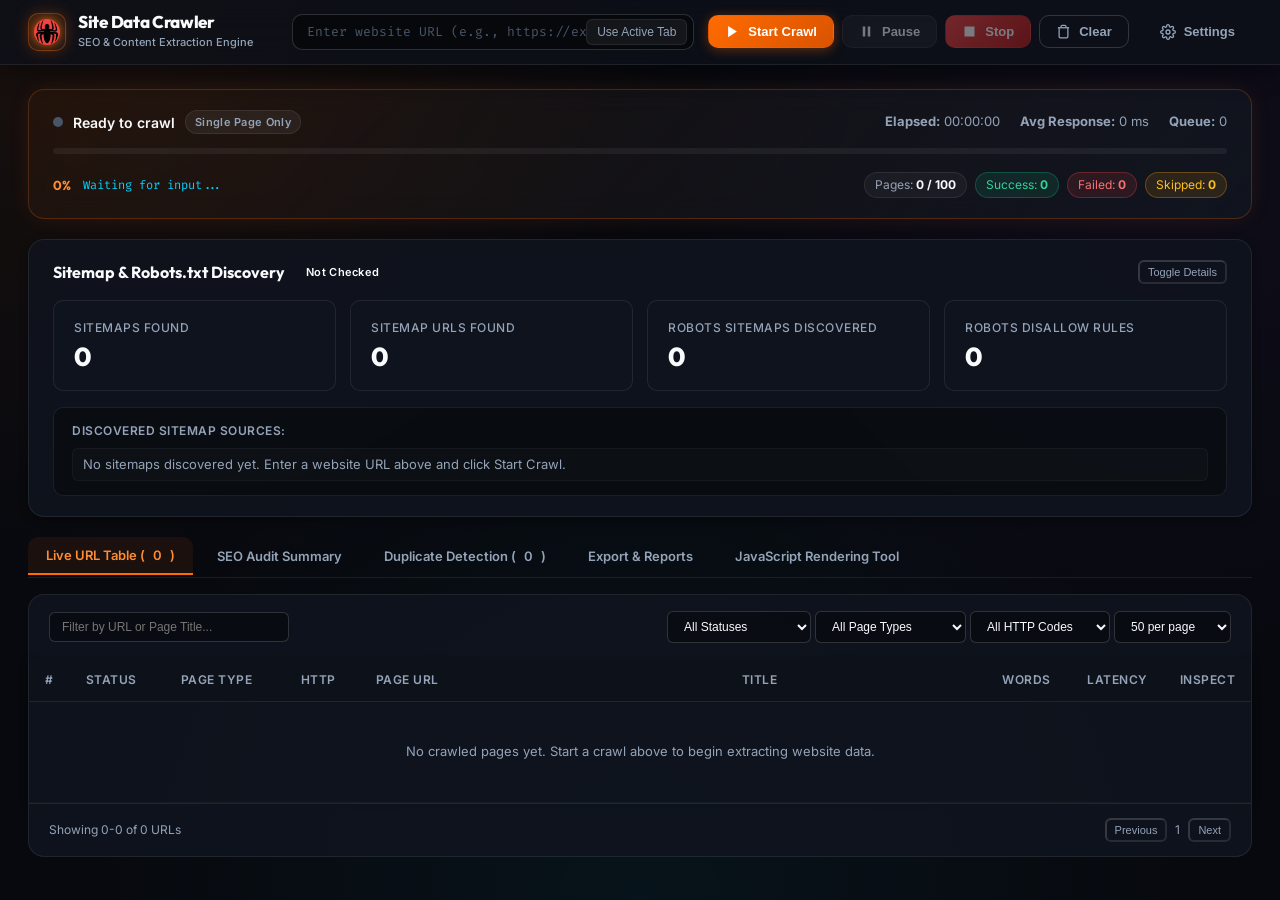
==== commit a7705cc6: "feat: add page_links crawl mode and implement automatic .TXT report generation on crawl completion" ====
--- a/crawler.html
+++ b/crawler.html
@@ -708,6 +708,7 @@
             <label for="dlgCrawlMode">Crawl Mode</label>
             <select id="dlgCrawlMode" class="form-select">
               <option value="sitemap_and_links">Sitemap + Discovered Links</option>
+              <option value="page_links">Page + Discovered Links (No Sitemap)</option>
               <option value="sitemap">Sitemap Only</option>
               <option value="links_only">Link Crawl Only (No Sitemap)</option>
             </select>
